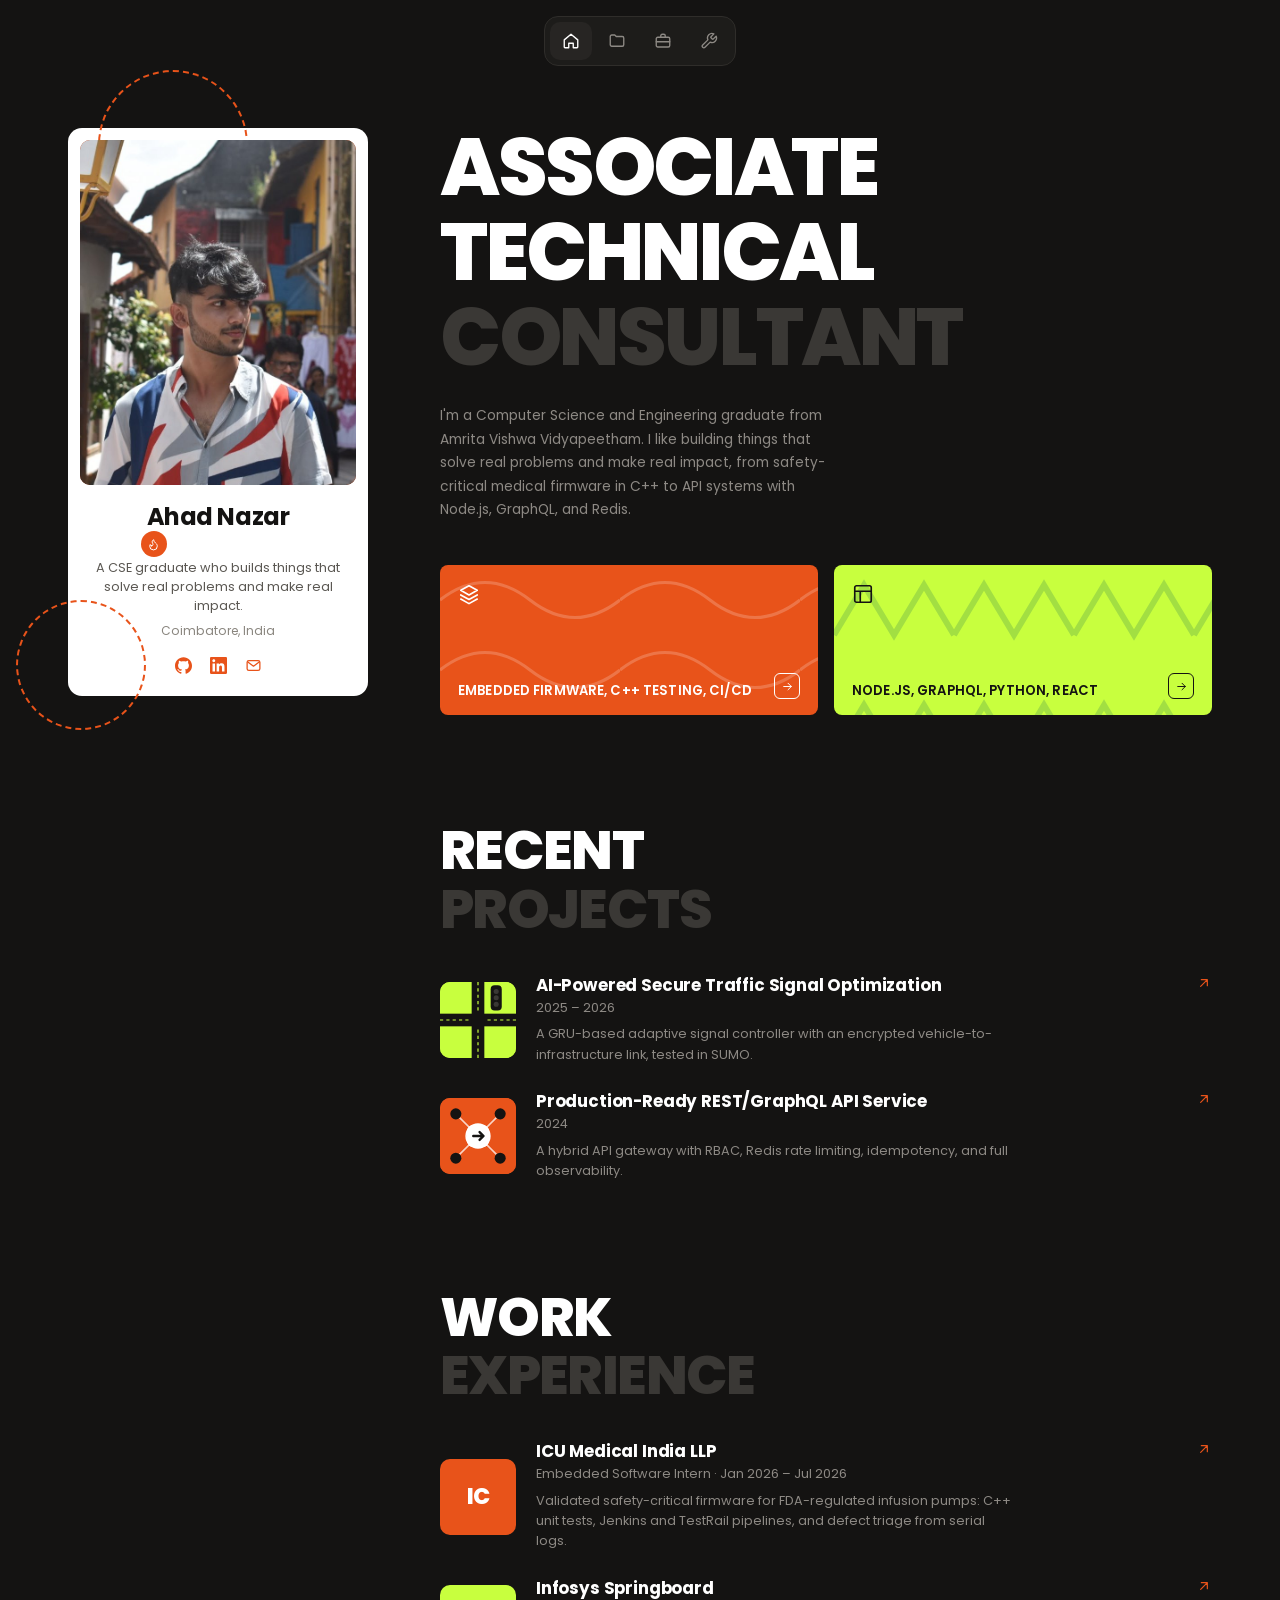
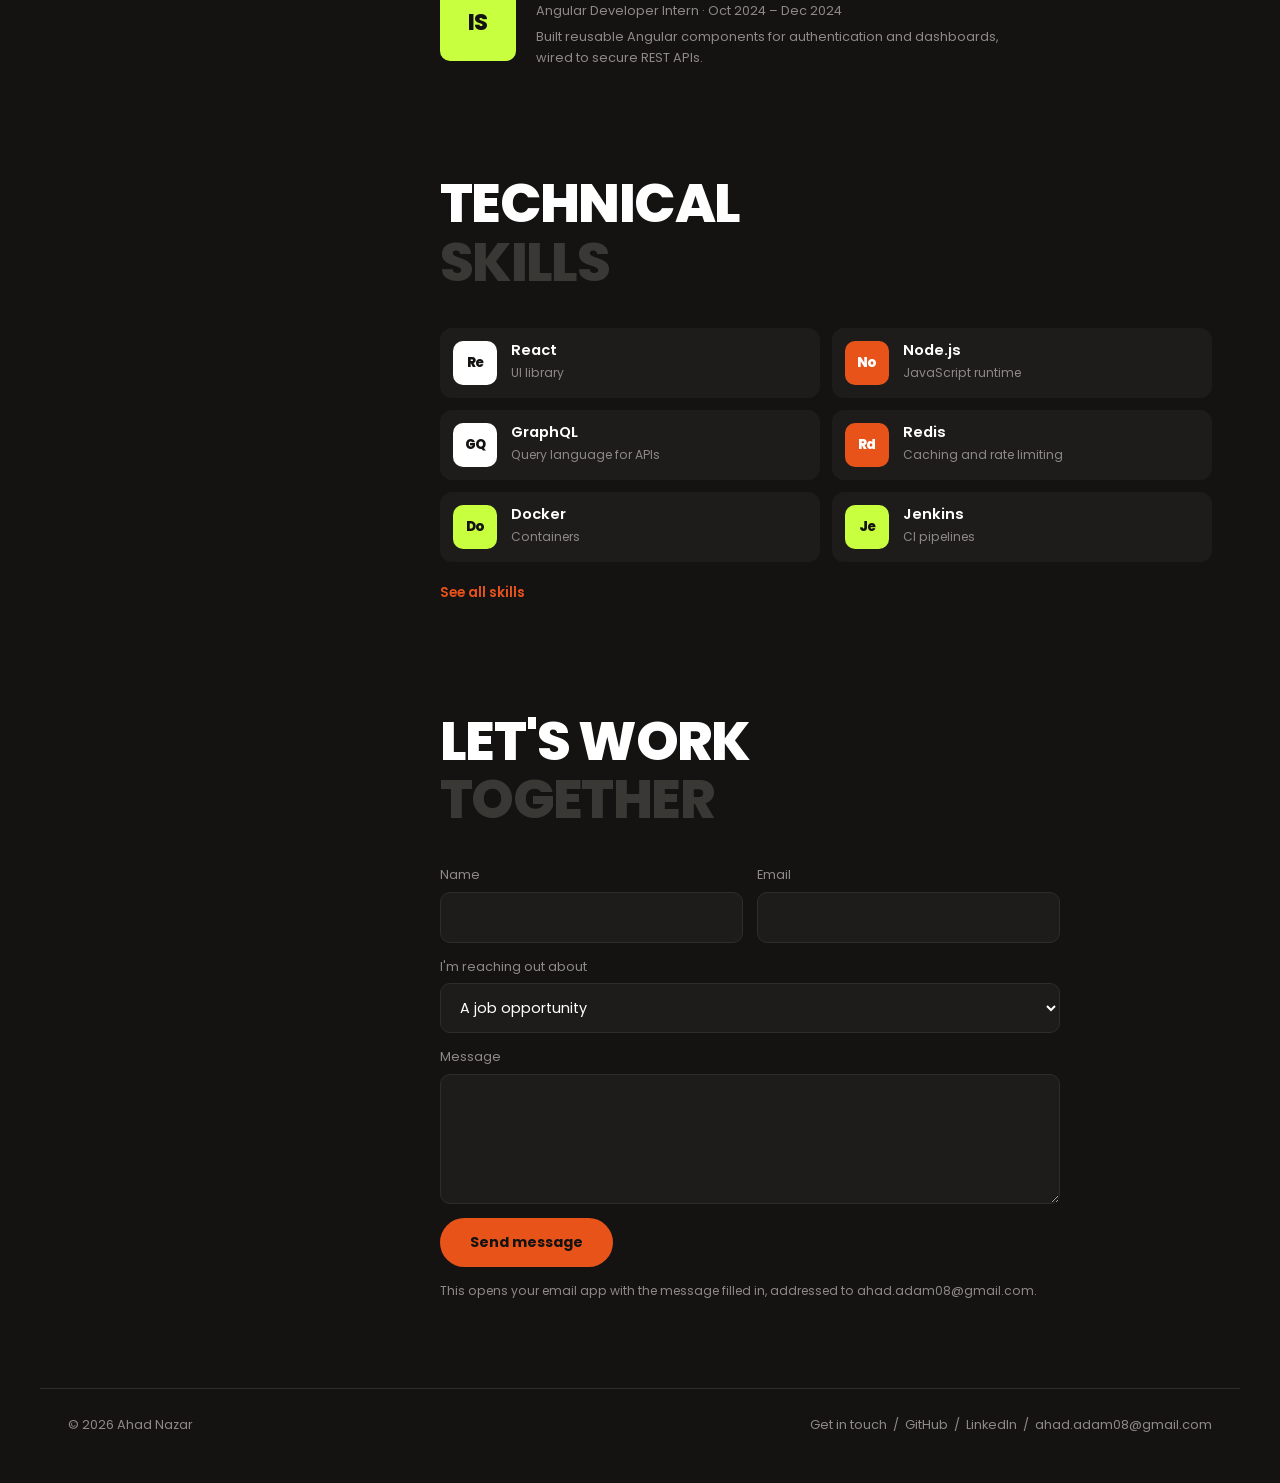
==== index.html @ 1695bdd3 "Add portfolio" ====
<!DOCTYPE html>
<html lang="en">
<head>
<meta charset="utf-8">
<meta name="viewport" content="width=device-width, initial-scale=1">
<title>Ahad Nazar</title>
<meta name="description" content="Ahad Nazar, associate technical consultant and Computer Science and Engineering graduate. Builds things that solve real problems and make real impact.">
<meta property="og:title" content="Ahad Nazar">
<meta property="og:description" content="Ahad Nazar, associate technical consultant and Computer Science and Engineering graduate. Builds things that solve real problems and make real impact.">
<meta property="og:type" content="website">
<meta name="theme-color" content="#141312">
<link rel="icon" href="data:image/svg+xml,%3Csvg xmlns='http://www.w3.org/2000/svg' viewBox='0 0 64 64'%3E%3Crect width='64' height='64' rx='16' fill='%23e8531a'/%3E%3Ctext x='32' y='45' font-family='Arial' font-weight='800' font-size='36' text-anchor='middle' fill='%23141312'%3EA%3C/text%3E%3C/svg%3E">
<link rel="preconnect" href="https://fonts.googleapis.com">
<link rel="preconnect" href="https://fonts.gstatic.com" crossorigin>
<link href="https://fonts.googleapis.com/css2?family=Poppins:wght@400;500;600;700;800&display=swap" rel="stylesheet">
<link rel="stylesheet" href="css/style.css">
<script>document.documentElement.classList.add("js")</script>
</head>
<body>
<nav class="nav" aria-label="Main"><a href="index.html" data-label="Home" aria-label="Home" aria-current="page"><svg class="" viewBox="0 0 24 24" fill="none" stroke="currentColor" stroke-width="1.8" stroke-linecap="round" stroke-linejoin="round" aria-hidden="true"><path d="M3 10.5 12 3l9 7.5V20a1 1 0 0 1-1 1h-5v-6H9v6H4a1 1 0 0 1-1-1z"/></svg></a><a href="projects.html" data-label="Projects" aria-label="Projects"><svg class="" viewBox="0 0 24 24" fill="none" stroke="currentColor" stroke-width="1.8" stroke-linecap="round" stroke-linejoin="round" aria-hidden="true"><path d="M3 6a2 2 0 0 1 2-2h4l2 2h8a2 2 0 0 1 2 2v9a2 2 0 0 1-2 2H5a2 2 0 0 1-2-2z"/></svg></a><a href="experience.html" data-label="Experience" aria-label="Experience"><svg class="" viewBox="0 0 24 24" fill="none" stroke="currentColor" stroke-width="1.8" stroke-linecap="round" stroke-linejoin="round" aria-hidden="true"><rect x="3" y="7" width="18" height="13" rx="2"/><path d="M9 7V5a2 2 0 0 1 2-2h2a2 2 0 0 1 2 2v2M3 13h18"/></svg></a><a href="skills.html" data-label="Skills" aria-label="Skills"><svg class="" viewBox="0 0 24 24" fill="none" stroke="currentColor" stroke-width="1.8" stroke-linecap="round" stroke-linejoin="round" aria-hidden="true"><path d="M14.7 6.3a1 1 0 0 0 0 1.4l1.6 1.6a1 1 0 0 0 1.4 0l3.77-3.77a6 6 0 0 1-7.94 7.94l-6.91 6.91a2.12 2.12 0 0 1-3-3l6.91-6.91a6 6 0 0 1 7.94-7.94l-3.76 3.76z"/></svg></a></nav>

<div class="shell">
  <aside class="profile">
    <div class="profile-card">
      <span class="arc a" aria-hidden="true"></span>
      <span class="arc b" aria-hidden="true"></span>
      <div class="photo">
        <span class="initials" aria-hidden="true">AN</span>
        <img src="assets/photo.jpg" alt="Portrait of Ahad Nazar" onerror="this.remove()">
      </div>
      <div class="profile-body">
        <h2>Ahad Nazar</h2>
        <span class="flame" aria-hidden="true"><svg class="" viewBox="0 0 24 24" fill="none" stroke="currentColor" stroke-width="1.8" stroke-linecap="round" stroke-linejoin="round" aria-hidden="true"><path d="M8.5 14.5A2.5 2.5 0 0 0 11 12c0-1.38-.5-2-1-3-1.072-2.143-.224-4.054 2-6 .5 2.5 2 4.9 4 6.5 2 1.6 3 3.5 3 5.5a7 7 0 1 1-14 0c0-1.153.433-2.294 1-3a2.5 2.5 0 0 0 2.5 2.5z"/></svg></span>
        <p class="tagline">A CSE graduate who builds things that solve real problems and make real impact.</p>
        <p class="meta">Coimbatore, India</p>
        <div class="socials">
          <a href="https://github.com/ahadnazar10" target="_blank" rel="noopener" aria-label="GitHub"><svg viewBox="0 0 24 24" fill="currentColor" aria-hidden="true"><path d="M12 .297c-6.63 0-12 5.373-12 12 0 5.303 3.438 9.8 8.205 11.385.6.113.82-.258.82-.577 0-.285-.01-1.04-.015-2.04-3.338.724-4.042-1.61-4.042-1.61C4.422 18.07 3.633 17.7 3.633 17.7c-1.087-.744.084-.729.084-.729 1.205.084 1.838 1.236 1.838 1.236 1.07 1.835 2.809 1.305 3.495.998.108-.776.417-1.305.76-1.605-2.665-.3-5.466-1.332-5.466-5.93 0-1.31.465-2.38 1.235-3.22-.135-.303-.54-1.523.105-3.176 0 0 1.005-.322 3.3 1.23.96-.267 1.98-.399 3-.405 1.02.006 2.04.138 3 .405 2.28-1.552 3.285-1.23 3.285-1.23.645 1.653.24 2.873.12 3.176.765.84 1.23 1.91 1.23 3.22 0 4.61-2.805 5.625-5.475 5.92.42.36.81 1.096.81 2.22 0 1.606-.015 2.896-.015 3.286 0 .315.21.69.825.57C20.565 22.092 24 17.592 24 12.297c0-6.627-5.373-12-12-12"/></svg></a>
          <a href="https://linkedin.com/in/ahad-nazar-0b8946335" target="_blank" rel="noopener" aria-label="LinkedIn"><svg viewBox="0 0 24 24" fill="currentColor" aria-hidden="true"><path d="M20.447 20.452h-3.554v-5.569c0-1.328-.027-3.037-1.852-3.037-1.853 0-2.136 1.445-2.136 2.939v5.667H9.351V9h3.414v1.561h.046c.477-.9 1.637-1.85 3.37-1.85 3.601 0 4.267 2.37 4.267 5.455v6.286zM5.337 7.433c-1.144 0-2.063-.926-2.063-2.065 0-1.138.92-2.063 2.063-2.063 1.14 0 2.064.925 2.064 2.063 0 1.139-.925 2.065-2.064 2.065zm1.782 13.019H3.555V9h3.564v11.452zM22.225 0H1.771C.792 0 0 .774 0 1.729v20.542C0 23.227.792 24 1.771 24h20.451C23.2 24 24 23.227 24 22.271V1.729C24 .774 23.2 0 22.222 0h.003z"/></svg></a>
          <a href="mailto:ahad.adam08@gmail.com" aria-label="Email"><svg viewBox="0 0 24 24" fill="none" stroke="currentColor" stroke-width="1.8" stroke-linecap="round" stroke-linejoin="round" aria-hidden="true"><rect x="3" y="5" width="18" height="14" rx="2.5"/><path d="m4 7 8 6 8-6"/></svg></a>
        </div>
      </div>
    </div>
  </aside>
  <main>

    <section class="hero">
      <h1 class="title "><span class="line"><span class="w">Associate</span></span><span class="line"><span class="w">Technical</span></span><span class="line dim"><span class="w">Consultant</span></span></h1>
      <p class="lead reveal" style="--i:2">I'm a Computer Science and Engineering graduate from Amrita Vishwa Vidyapeetham. I like building things that solve real problems and make real impact, from safety-critical medical firmware in C++ to API systems with Node.js, GraphQL, and Redis.</p>
      <div class="cards">
        <a class="link-card orange reveal" style="--i:3" href="experience.html"><svg class="ic" viewBox="0 0 24 24" fill="none" stroke="currentColor" stroke-width="1.8" stroke-linecap="round" stroke-linejoin="round" aria-hidden="true"><path d="m12 3 9 5-9 5-9-5z"/><path d="m3 13 9 5 9-5"/><path d="m3 17.5 9 5 9-5"/></svg>
          <div class="bottom"><span class="txt">Embedded firmware, C++ testing, CI/CD</span><span class="btn-sq"><svg class="" viewBox="0 0 24 24" fill="none" stroke="currentColor" stroke-width="1.8" stroke-linecap="round" stroke-linejoin="round" aria-hidden="true"><path d="M5 12h14M13 6l6 6-6 6"/></svg></span></div></a>
        <a class="link-card lime reveal" style="--i:4" href="projects.html"><svg class="ic" viewBox="0 0 24 24" fill="none" stroke="currentColor" stroke-width="1.8" stroke-linecap="round" stroke-linejoin="round" aria-hidden="true"><rect x="3" y="3" width="18" height="18" rx="2"/><path d="M3 9h18M9 21V9"/></svg>
          <div class="bottom"><span class="txt">Node.js, GraphQL, Python, React</span><span class="btn-sq"><svg class="" viewBox="0 0 24 24" fill="none" stroke="currentColor" stroke-width="1.8" stroke-linecap="round" stroke-linejoin="round" aria-hidden="true"><path d="M5 12h14M13 6l6 6-6 6"/></svg></span></div></a>
      </div>
    </section>

    <section class="section">
      <h2 class="title section-title"><span class="line"><span class="w">RECENT</span></span><span class="line dim"><span class="w">PROJECTS</span></span></h2>
      <div class="items"><a class="item reveal" style="--i:0" href="projects.html"><div class="thumb l"><svg viewBox="0 0 96 96" aria-hidden="true"><rect width="96" height="96" fill="#c8ff3e"/><rect y="40" width="96" height="16" fill="#141312"/><rect x="40" width="16" height="96" fill="#141312"/><path d="M0 48h36M60 48h36M48 0v36M48 60v36" stroke="#c8ff3e" stroke-width="1.5" stroke-dasharray="4 4"/><rect class="car" x="-14" y="44" width="10" height="8" rx="2" fill="#e8531a"/><rect x="64" y="4" width="14" height="32" rx="5" fill="#141312"/><circle class="sig s1" cx="71" cy="12" r="3.2"/><circle class="sig s2" cx="71" cy="20" r="3.2"/><circle class="sig s3" cx="71" cy="28" r="3.2"/></svg></div><div><h3>AI-Powered Secure Traffic Signal Optimization</h3><p class="sub">2025 – 2026</p><p class="desc">A GRU-based adaptive signal controller with an encrypted vehicle-to-infrastructure link, tested in SUMO.</p></div><svg class="arr" viewBox="0 0 24 24" fill="none" stroke="currentColor" stroke-width="1.8" stroke-linecap="round" stroke-linejoin="round" aria-hidden="true"><path d="M7 17 17 7M8 7h9v9"/></svg></a><a class="item reveal" style="--i:1" href="projects.html"><div class="thumb o"><svg viewBox="0 0 96 96" aria-hidden="true"><rect width="96" height="96" fill="#e8531a"/><path d="M48 48 20 20M48 48 76 20M48 48 20 76M48 48 76 76" stroke="#fff" stroke-width="2" stroke-opacity=".75"/><g fill="#141312"><circle cx="20" cy="20" r="7"/><circle cx="76" cy="20" r="7"/><circle cx="20" cy="76" r="7"/><circle cx="76" cy="76" r="7"/></g><circle class="ping" cx="48" cy="48" r="15" fill="none" stroke="#fff" stroke-width="2"/><rect x="34" y="34" width="28" height="28" rx="8" fill="#fff"/><path d="M42 48h12M50 43l5 5-5 5" fill="none" stroke="#141312" stroke-width="3" stroke-linecap="round" stroke-linejoin="round"/></svg></div><div><h3>Production-Ready REST/GraphQL API Service</h3><p class="sub">2024</p><p class="desc">A hybrid API gateway with RBAC, Redis rate limiting, idempotency, and full observability.</p></div><svg class="arr" viewBox="0 0 24 24" fill="none" stroke="currentColor" stroke-width="1.8" stroke-linecap="round" stroke-linejoin="round" aria-hidden="true"><path d="M7 17 17 7M8 7h9v9"/></svg></a></div>
    </section>

    <section class="section">
      <h2 class="title section-title"><span class="line"><span class="w">WORK</span></span><span class="line dim"><span class="w">EXPERIENCE</span></span></h2>
      <div class="items"><a class="item reveal" style="--i:0" href="experience.html"><div class="thumb o">IC</div><div><h3>ICU Medical India LLP</h3><p class="sub">Embedded Software Intern &middot; Jan 2026 – Jul 2026</p><p class="desc">Validated safety-critical firmware for FDA-regulated infusion pumps: C++ unit tests, Jenkins and TestRail pipelines, and defect triage from serial logs.</p></div><svg class="arr" viewBox="0 0 24 24" fill="none" stroke="currentColor" stroke-width="1.8" stroke-linecap="round" stroke-linejoin="round" aria-hidden="true"><path d="M7 17 17 7M8 7h9v9"/></svg></a><a class="item reveal" style="--i:1" href="experience.html"><div class="thumb l">IS</div><div><h3>Infosys Springboard</h3><p class="sub">Angular Developer Intern &middot; Oct 2024 – Dec 2024</p><p class="desc">Built reusable Angular components for authentication and dashboards, wired to secure REST APIs.</p></div><svg class="arr" viewBox="0 0 24 24" fill="none" stroke="currentColor" stroke-width="1.8" stroke-linecap="round" stroke-linejoin="round" aria-hidden="true"><path d="M7 17 17 7M8 7h9v9"/></svg></a></div>
    </section>

    <section class="section">
      <h2 class="title section-title"><span class="line"><span class="w">TECHNICAL</span></span><span class="line dim"><span class="w">SKILLS</span></span></h2>
      <div class="tools"><div class="tool reveal" style="--i:1"><span class="thumb w" aria-hidden="true">Re</span><div><b>React</b><small>UI library</small></div></div><div class="tool reveal" style="--i:1"><span class="thumb o" aria-hidden="true">No</span><div><b>Node.js</b><small>JavaScript runtime</small></div></div><div class="tool reveal" style="--i:1"><span class="thumb w" aria-hidden="true">GQ</span><div><b>GraphQL</b><small>Query language for APIs</small></div></div><div class="tool reveal" style="--i:1"><span class="thumb o" aria-hidden="true">Rd</span><div><b>Redis</b><small>Caching and rate limiting</small></div></div><div class="tool reveal" style="--i:0"><span class="thumb l" aria-hidden="true">Do</span><div><b>Docker</b><small>Containers</small></div></div><div class="tool reveal" style="--i:1"><span class="thumb l" aria-hidden="true">Je</span><div><b>Jenkins</b><small>CI pipelines</small></div></div></div>
      <a class="see-all" href="skills.html">See all skills</a>
    </section>


    <section class="section" id="contact">
      <h2 class="title section-title"><span class="line"><span class="w">LET&#x27;S WORK</span></span><span class="line dim"><span class="w">TOGETHER</span></span></h2>
      <form id="contact-form" class="contact-form reveal" data-to="ahad.adam08@gmail.com">
        <div class="two">
          <label>Name<input name="name" type="text" required autocomplete="name"></label>
          <label>Email<input name="email" type="email" required autocomplete="email"></label>
        </div>
        <label>I'm reaching out about
          <select name="topic">
            <option>A job opportunity</option>
            <option>A project collaboration</option>
            <option>An internship</option>
            <option>Just saying hi</option>
          </select>
        </label>
        <label>Message<textarea name="message" required></textarea></label>
        <button type="submit">Send message</button>
        <p class="form-note">This opens your email app with the message filled in, addressed to ahad.adam08@gmail.com.</p>
      </form>
    </section>
  </main>
</div>

<footer class="footer">
  <span>&copy; <span data-year>2026</span> Ahad Nazar</span>
  <span><a href="index.html#contact">Get in touch</a> &nbsp;/&nbsp; <a href="https://github.com/ahadnazar10" target="_blank" rel="noopener">GitHub</a> &nbsp;/&nbsp; <a href="https://linkedin.com/in/ahad-nazar-0b8946335" target="_blank" rel="noopener">LinkedIn</a> &nbsp;/&nbsp; <a href="mailto:ahad.adam08@gmail.com">ahad.adam08@gmail.com</a></span>
</footer>
<script src="js/main.js"></script>
</body>
</html>
---- css/style.css ----
/* ==========================================================
   Ahad Nazar — Portfolio
   Edit the variables below to re-theme the whole site.
   ========================================================== */
:root {
  --bg: #141312;
  --surface: #1d1c1a;
  --surface-2: #272523;
  --line: #2f2d2a;
  --text: #ffffff;
  --muted: #8d8984;
  --dim: #3a3835;          /* second word of every heading */
  --orange: #e8531a;
  --lime: #c8ff3e;
  --ink: #141312;
  --card: #ffffff;
  --ease: cubic-bezier(.2, .8, .2, 1);
  --font: "Poppins", system-ui, -apple-system, "Segoe UI", Roboto, sans-serif;
}

@view-transition { navigation: auto; }

*, *::before, *::after { box-sizing: border-box; }
html { scroll-behavior: smooth; -webkit-text-size-adjust: 100%; }
body {
  margin: 0; background: var(--bg); color: var(--text);
  font-family: var(--font); font-size: 1rem; line-height: 1.6;
  -webkit-font-smoothing: antialiased; overflow-x: hidden;
}
img, svg { max-width: 100%; }
a { color: inherit; text-decoration: none; }
p { margin: 0; }
h1, h2, h3 { margin: 0; font-weight: 700; }
:focus-visible { outline: 2px solid var(--lime); outline-offset: 3px; border-radius: 6px; }
::selection { background: var(--orange); color: #fff; }

/* ---------- Icon-only navigation ---------- */
.nav {
  position: fixed; top: 16px; left: 50%; transform: translateX(-50%);
  z-index: 50; display: flex; gap: 4px; padding: 5px;
  background: var(--surface); border: 1px solid var(--line); border-radius: 14px;
  animation: navIn .7s var(--ease) both;
}
.nav a {
  position: relative; width: 42px; height: 38px; display: grid; place-items: center;
  border-radius: 10px; color: var(--muted); transition: color .2s, background .2s, transform .2s;
}
.nav a svg { width: 18px; height: 18px; }
.nav a:hover { color: #fff; transform: translateY(-2px); }
.nav a[aria-current="page"] { background: var(--surface-2); color: #fff; }
.nav a::after {
  content: attr(data-label); position: absolute; top: calc(100% + 10px); left: 50%;
  transform: translate(-50%, -4px); opacity: 0; pointer-events: none; white-space: nowrap;
  background: #fff; color: var(--ink); font-size: .72rem; font-weight: 600;
  padding: 4px 10px; border-radius: 7px; transition: opacity .2s, transform .2s;
}
.nav a:hover::after, .nav a:focus-visible::after { opacity: 1; transform: translate(-50%, 0); }
@keyframes navIn { from { opacity: 0; transform: translate(-50%, -24px); } to { opacity: 1; transform: translate(-50%, 0); } }

/* ---------- Page shell ---------- */
.shell {
  max-width: 1200px; margin: 0 auto; padding: 128px 28px 40px;
  display: grid; grid-template-columns: 300px minmax(0, 1fr); gap: 72px; align-items: start;
}
main { min-width: 0; }

/* ---------- Profile card ---------- */
.profile { position: sticky; top: 100px; animation: cardIn 1s var(--ease) .1s both; }
@keyframes cardIn {
  from { opacity: 0; transform: translateY(-36px) rotate(-3deg); }
  to   { opacity: 1; transform: none; }
}
.profile-card {
  position: relative; background: var(--card); color: var(--ink);
  border-radius: 14px; padding: 12px 12px 22px; text-align: center;
  transition: transform .25s ease-out; will-change: transform;
}
.arc {
  position: absolute; border: 2px dashed var(--orange); border-radius: 50%;
  z-index: 0; pointer-events: none; animation: spin 40s linear infinite;
}
.arc.a { width: 150px; height: 150px; top: -58px; left: 30px; }
.arc.b { width: 130px; height: 130px; bottom: -34px; left: -52px; animation-direction: reverse; animation-duration: 55s; }
@keyframes spin { to { transform: rotate(360deg); } }

.photo {
  position: relative; z-index: 1; aspect-ratio: 4 / 5; border-radius: 10px; overflow: hidden;
  background: radial-gradient(120% 90% at 50% 15%, #e8531a 0%, #b8360a 55%, #7a2205 100%);
  display: grid; place-items: end center;
}
.photo .initials {
  font-weight: 800; font-size: 6.6rem; line-height: .8; letter-spacing: -.05em;
  color: var(--ink); padding-bottom: 8px; animation: float 5s ease-in-out infinite;
}
@keyframes float { 50% { transform: translateY(-6px); } }
.photo img { position: absolute; inset: 0; width: 100%; height: 100%; object-fit: cover; object-position: 50% 25%; }

.profile-body { position: relative; z-index: 1; padding: 18px 8px 0; }
.profile-body h2 { font-size: 1.5rem; font-weight: 700; letter-spacing: -.02em; line-height: 1.2; }
.flame {
  position: absolute; left: 22%; top: 46px; width: 26px; height: 26px; border-radius: 50%;
  background: var(--orange); color: #fff; display: grid; place-items: center;
  animation: pulse 2.2s ease-in-out infinite;
}
.flame svg { width: 13px; height: 13px; }
@keyframes pulse {
  0%, 100% { box-shadow: 0 0 0 0 rgba(232, 83, 26, .55); }
  50% { box-shadow: 0 0 0 9px rgba(232, 83, 26, 0); }
}
.tagline { margin-top: 26px; color: #5b5853; font-size: .8rem; line-height: 1.5; }
.meta { margin-top: 6px; color: #8a867f; font-size: .76rem; }
.socials { display: flex; justify-content: center; gap: 18px; margin-top: 16px; }
.socials a { color: var(--orange); display: grid; place-items: center; transition: transform .25s var(--ease), color .2s; }
.socials a:hover { transform: translateY(-4px) scale(1.15); color: var(--ink); }
.socials svg { width: 17px; height: 17px; }

/* ---------- Titles (masked line reveal) ---------- */
.title { text-transform: uppercase; font-weight: 800; letter-spacing: -.03em; line-height: 1; }
.title .line { display: block; overflow: hidden; padding-bottom: .08em; }
.title .line.dim { color: var(--dim); }
.title .w { display: block; }
.js .title .w { transform: translateY(110%); }
.js .title.in .w { transform: none; transition: transform .95s var(--ease); }
.js .title.in .line:nth-child(2) .w { transition-delay: .12s; }
.js .title.in .line:nth-child(3) .w { transition-delay: .24s; }

.hero .title { font-size: clamp(2.3rem, 7vw, 5rem); line-height: .98; }
.section-title { font-size: clamp(2.2rem, 5vw, 3.4rem); margin-bottom: 34px; }
.page-title { margin-bottom: 14px; }
.page-intro { color: var(--muted); max-width: 52ch; margin-bottom: 40px; font-size: .95rem; }

/* ---------- Scroll / load reveal ---------- */
.js .reveal { opacity: 0; transform: translateY(28px); }
.js .reveal.in {
  opacity: 1; transform: none;
  transition: opacity .8s var(--ease), transform .8s var(--ease);
  transition-delay: calc(var(--i, 0) * 90ms);
}

/* ---------- Hero ---------- */
.lead { margin-top: 22px; max-width: 44ch; font-size: .86rem; color: var(--muted); line-height: 1.7; }
.stats { display: flex; gap: 34px; margin-top: 40px; flex-wrap: wrap; }
.stat .num { font-size: clamp(2.2rem, 4.2vw, 3rem); font-weight: 600; letter-spacing: -.03em; line-height: 1; }
.stat .label { margin-top: 8px; font-size: .62rem; letter-spacing: .06em; text-transform: uppercase; color: var(--muted); line-height: 1.4; }

.cards { display: grid; grid-template-columns: 1fr 1fr; gap: 16px; margin-top: 44px; }
.link-card {
  position: relative; overflow: hidden; min-height: 150px; padding: 18px 18px 16px;
  border-radius: 8px; display: flex; flex-direction: column; justify-content: space-between;
  transition: transform .4s var(--ease), box-shadow .4s var(--ease);
}
.link-card::before { content: ""; position: absolute; inset: 0; background-repeat: repeat; animation: drift 14s linear infinite; }
.link-card > * { position: relative; }
.link-card:hover { transform: translateY(-8px) rotate(-.6deg); }
.link-card.orange { background: var(--orange); color: #fff; }
.link-card.orange:hover { box-shadow: 0 18px 40px -14px rgba(232, 83, 26, .6); }
.link-card.orange::before {
  background-image: url("data:image/svg+xml,%3Csvg xmlns='http://www.w3.org/2000/svg' width='180' height='70'%3E%3Cpath d='M0 35Q45 0 90 35T180 35' fill='none' stroke='white' stroke-opacity='.2' stroke-width='3'/%3E%3C/svg%3E");
}
.link-card.lime { background: var(--lime); color: var(--ink); }
.link-card.lime:hover { box-shadow: 0 18px 40px -14px rgba(200, 255, 62, .5); }
.link-card.lime::before {
  background-image: url("data:image/svg+xml,%3Csvg xmlns='http://www.w3.org/2000/svg' width='120' height='120'%3E%3Cpolyline points='0,70 30,20 60,70 90,20 120,70' fill='none' stroke='%231a6b52' stroke-opacity='.22' stroke-width='6'/%3E%3C/svg%3E");
}
@keyframes drift { to { background-position: 180px 0; } }
.link-card .ic { width: 22px; height: 22px; }
.link-card .bottom { display: flex; justify-content: space-between; align-items: flex-end; gap: 12px; }
.link-card .txt { font-size: .82rem; font-weight: 600; text-transform: uppercase; line-height: 1.35; letter-spacing: .01em; }
.link-card .btn-sq {
  flex: none; width: 26px; height: 26px; border: 1.5px solid currentColor; border-radius: 6px;
  display: grid; place-items: center; transition: background .25s, color .25s, transform .3s var(--ease);
}
.link-card .btn-sq svg { width: 13px; height: 13px; }
.link-card.orange:hover .btn-sq { background: #fff; color: var(--orange); transform: translateX(4px); }
.link-card.lime:hover .btn-sq { background: var(--ink); color: var(--lime); transform: translateX(4px); }

/* ---------- Sections and item rows ---------- */
.section { margin-top: 108px; }
.items { display: grid; gap: 26px; }
.item {
  display: grid; grid-template-columns: 76px minmax(0, 1fr) auto; gap: 8px 20px; align-items: center;
}
.item .thumb { transition: transform .45s var(--ease); }
.item:hover .thumb { transform: scale(1.08) rotate(-3deg); }
.item h3 { font-size: 1.05rem; font-weight: 700; letter-spacing: -.01em; line-height: 1.25; transition: color .2s; }
.item:hover h3 { color: var(--orange); }
.item .sub { color: var(--muted); font-size: .8rem; margin-top: 2px; }
.item .desc { color: var(--muted); font-size: .8rem; margin-top: 6px; max-width: 60ch; }
.item .arr { align-self: start; color: var(--orange); width: 16px; height: 16px; transition: transform .3s var(--ease); }
.item:hover .arr { transform: translate(4px, -4px); }
.item.static { grid-template-columns: minmax(0, 1fr); }

.thumb {
  width: 76px; height: 76px; border-radius: 10px; overflow: hidden; flex: none;
  display: grid; place-items: center; font-weight: 800; font-size: 1.4rem; letter-spacing: -.04em; color: var(--ink);
}
.thumb svg { width: 100%; height: 100%; display: block; }
.thumb.o { background: var(--orange); color: #fff; }
.thumb.l { background: var(--lime); }
.thumb.w { background: #fff; }

/* thumbnail micro-animations */
.sig { fill: #3a3835; animation: sig 3.6s infinite; }
.sig.s2 { animation-delay: 1.2s; } .sig.s3 { animation-delay: 2.4s; }
@keyframes sig { 0%, 30% { fill: #e8531a; } 33%, 100% { fill: #3a3835; } }
.car { animation: car 4.2s linear infinite; }
@keyframes car { from { transform: translateX(0); } to { transform: translateX(120px); } }
.ping { transform-box: fill-box; transform-origin: center; animation: ping 2.4s ease-out infinite; }
@keyframes ping { from { transform: scale(1); opacity: .8; } to { transform: scale(2.1); opacity: 0; } }

.pill {
  display: inline-block; margin-top: 10px; padding: 2px 11px; border-radius: 999px;
  border: 1px solid var(--orange); color: var(--orange); font-size: .7rem; font-weight: 500;
}

/* ---------- Tools ---------- */
.tools { display: grid; grid-template-columns: repeat(2, minmax(0, 1fr)); gap: 12px; }
.tool {
  display: flex; align-items: center; gap: 14px; padding: 12px; border-radius: 12px;
  background: var(--surface); border: 1px solid transparent;
  transition: transform .3s var(--ease), border-color .3s, background .3s;
}
.tool:hover { transform: translateY(-4px); border-color: var(--line); background: var(--surface-2); }
.tool .thumb { width: 44px; height: 44px; border-radius: 10px; font-size: .85rem; }
.tool b { display: block; font-weight: 600; font-size: .92rem; line-height: 1.25; }
.tool small { color: var(--muted); font-size: .76rem; }
.tools-group { margin-top: 44px; }
.tools-group:first-of-type { margin-top: 0; }
.tools-group h3 { font-size: .95rem; margin-bottom: 14px; color: var(--muted); font-weight: 600; }
.see-all { display: inline-block; margin-top: 20px; color: var(--orange); font-size: .85rem; font-weight: 600; }
.see-all::after { content: ""; display: block; height: 2px; background: currentColor; transform: scaleX(0); transform-origin: left; transition: transform .35s var(--ease); }
.see-all:hover::after { transform: scaleX(1); }

/* ---------- Detail cards ---------- */
.detail { background: var(--surface); border-radius: 14px; padding: 28px; margin-bottom: 18px; transition: transform .4s var(--ease); }
.detail:hover { transform: translateY(-4px); }
.detail-head { display: flex; gap: 18px; align-items: center; }
.detail-head .grow { flex: 1; min-width: 0; }
.detail h3 { font-size: clamp(1.15rem, 2.4vw, 1.5rem); letter-spacing: -.02em; line-height: 1.2; }
.detail .sub { color: var(--muted); margin-top: 4px; font-size: .85rem; }
.detail .when { color: var(--muted); font-size: .82rem; white-space: nowrap; align-self: flex-start; }
.detail ul { margin: 22px 0 0; padding-left: 1.1rem; display: grid; gap: 10px; color: #d6d2cc; font-size: .88rem; max-width: 70ch; }
.detail li::marker { color: var(--orange); }
.chips { display: flex; flex-wrap: wrap; gap: 8px; margin-top: 22px; }
.chip { padding: 4px 12px; border-radius: 999px; background: var(--surface-2); font-size: .76rem; transition: background .2s, color .2s; }
.chip:hover { background: var(--lime); color: var(--ink); }
.btn-lime {
  display: inline-flex; margin-top: 24px; padding: 10px 22px; border-radius: 999px;
  background: var(--lime); color: var(--ink); font-weight: 600; font-size: .85rem;
  transition: transform .3s var(--ease), box-shadow .3s;
}
.btn-lime:hover { transform: translateY(-3px); box-shadow: 0 12px 26px -12px rgba(200, 255, 62, .6); }

.edu { display: grid; gap: 24px; }
.edu .row { display: flex; justify-content: space-between; gap: 20px; }
.edu h3 { font-size: 1rem; }
.edu .sub { color: var(--muted); font-size: .82rem; }
.edu .when { color: var(--muted); font-size: .8rem; text-align: right; white-space: nowrap; }

/* ---------- Contact ---------- */
.contact-form { display: grid; gap: 14px; max-width: 620px; }
.contact-form .two { display: grid; grid-template-columns: 1fr 1fr; gap: 14px; }
.contact-form label { display: grid; gap: 6px; font-size: .8rem; color: var(--muted); }
.contact-form input, .contact-form select, .contact-form textarea {
  width: 100%; padding: 13px 15px; border-radius: 10px; border: 1px solid var(--line);
  background: var(--surface); color: var(--text); font: inherit; font-size: .9rem;
  transition: border-color .2s, box-shadow .2s;
}
.contact-form textarea { min-height: 130px; resize: vertical; }
.contact-form input:focus, .contact-form select:focus, .contact-form textarea:focus {
  outline: none; border-color: var(--orange); box-shadow: 0 0 0 3px rgba(232, 83, 26, .25);
}
.contact-form button {
  justify-self: start; padding: 13px 30px; border: 0; border-radius: 999px; background: var(--orange);
  color: var(--ink); font: inherit; font-weight: 700; font-size: .9rem; cursor: pointer;
  transition: transform .3s var(--ease), background .2s;
}
.contact-form button:hover { transform: translateY(-3px); background: var(--lime); }
.form-note { color: var(--muted); font-size: .76rem; }

/* ---------- Footer ---------- */
.footer {
  max-width: 1200px; margin: 48px auto 0; padding: 26px 28px 48px; border-top: 1px solid var(--line);
  display: flex; justify-content: space-between; gap: 12px; flex-wrap: wrap; color: var(--muted); font-size: .8rem;
}
.footer a { transition: color .2s; }
.footer a:hover { color: var(--orange); }

/* ---------- Responsive ---------- */
@media (max-width: 980px) {
  .shell { grid-template-columns: 1fr; gap: 64px; padding-top: 112px; }
  .profile { position: static; max-width: 320px; }
  .arc.b { left: -30px; }
}
@media (max-width: 640px) {
  .shell { padding: 104px 20px 32px; }
  .profile { max-width: none; }
  .photo { aspect-ratio: 1 / 1; }
  .cards { grid-template-columns: 1fr; }
  .tools, .contact-form .two { grid-template-columns: 1fr; }
  .item { grid-template-columns: 64px minmax(0, 1fr); }
  .item .thumb { width: 64px; height: 64px; }
  .item .arr { display: none; }
  .detail { padding: 22px; }
  .detail-head { flex-wrap: wrap; }
  .section { margin-top: 84px; }
  .stats { gap: 24px; }
}
@media (prefers-reduced-motion: reduce) {
  html { scroll-behavior: auto; }
  *, *::before, *::after { animation: none !important; transition: none !important; }
  .js .title .w, .js .reveal { transform: none; opacity: 1; }
}
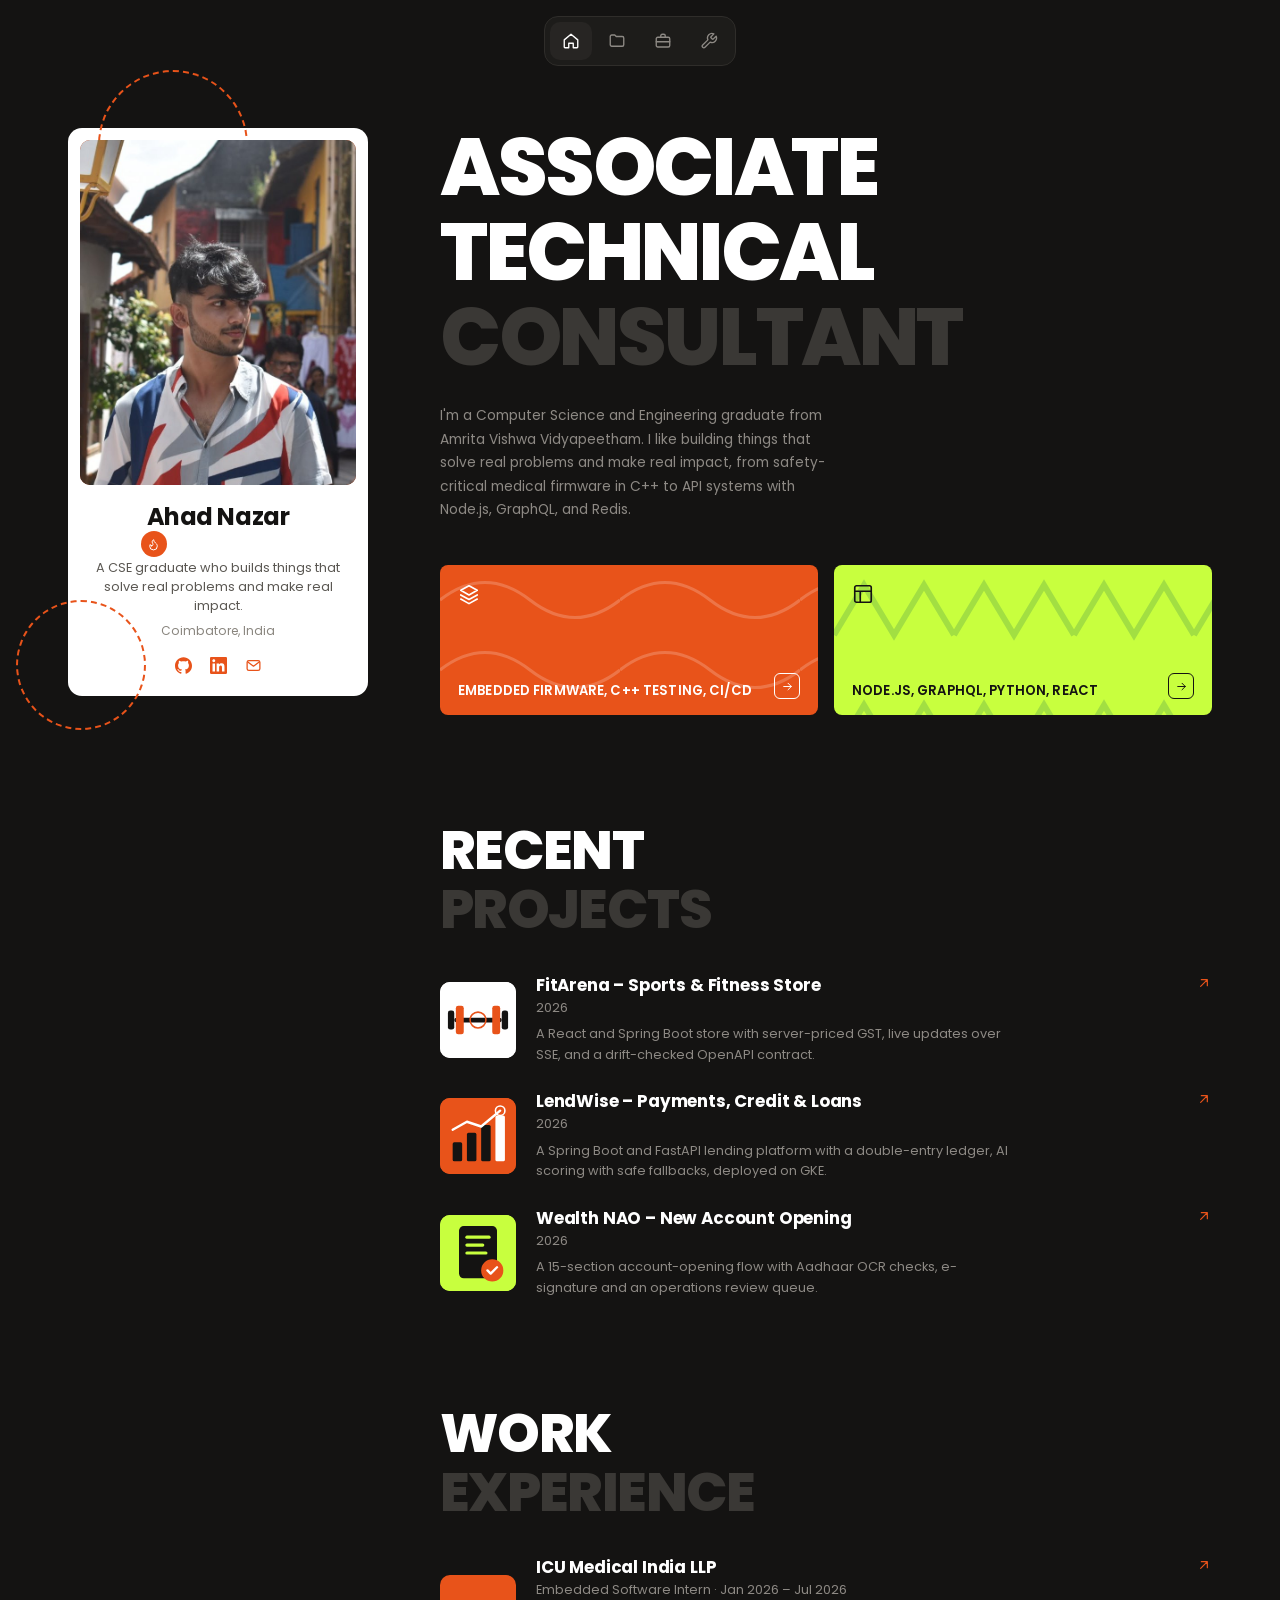
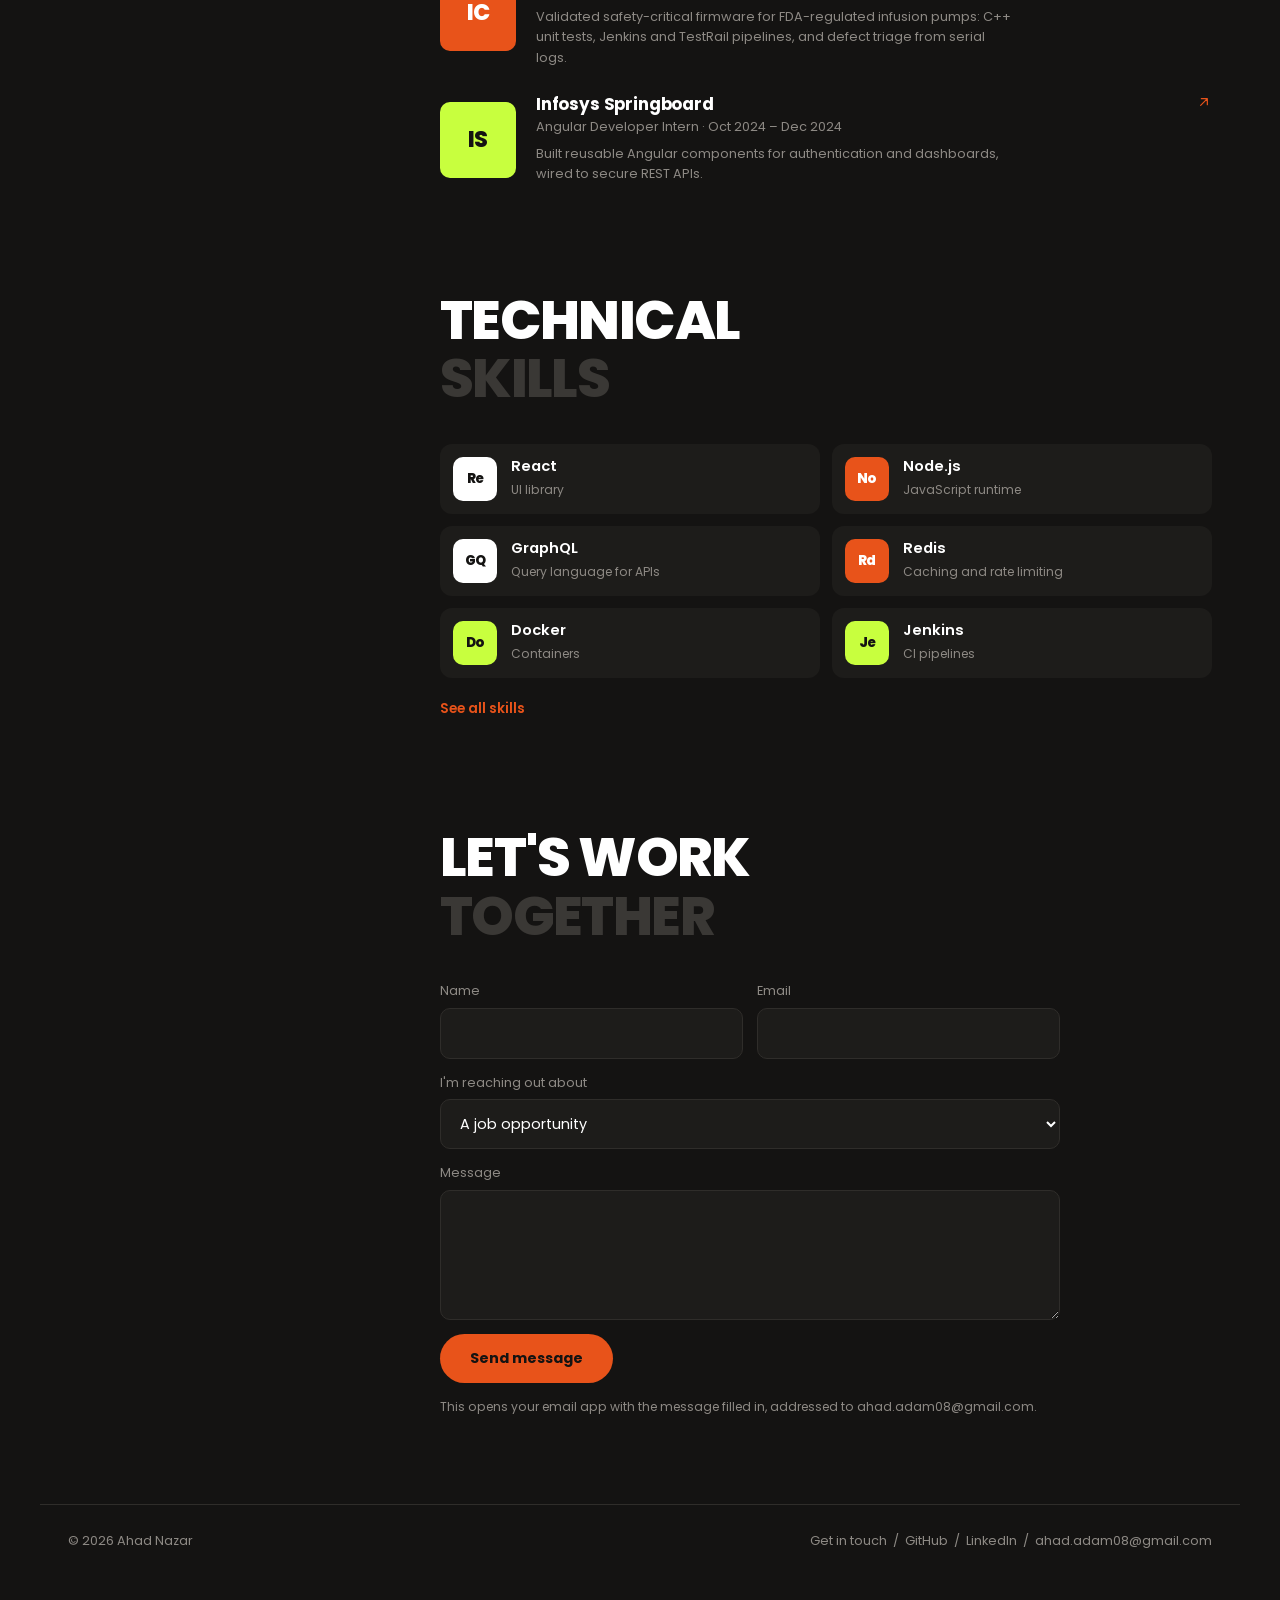
==== commit 591ecb80: "Add files via upload" ====
--- a/index.html
+++ b/index.html
@@ -56,7 +56,7 @@
 
     <section class="section">
       <h2 class="title section-title"><span class="line"><span class="w">RECENT</span></span><span class="line dim"><span class="w">PROJECTS</span></span></h2>
-      <div class="items"><a class="item reveal" style="--i:0" href="projects.html"><div class="thumb l"><svg viewBox="0 0 96 96" aria-hidden="true"><rect width="96" height="96" fill="#c8ff3e"/><rect y="40" width="96" height="16" fill="#141312"/><rect x="40" width="16" height="96" fill="#141312"/><path d="M0 48h36M60 48h36M48 0v36M48 60v36" stroke="#c8ff3e" stroke-width="1.5" stroke-dasharray="4 4"/><rect class="car" x="-14" y="44" width="10" height="8" rx="2" fill="#e8531a"/><rect x="64" y="4" width="14" height="32" rx="5" fill="#141312"/><circle class="sig s1" cx="71" cy="12" r="3.2"/><circle class="sig s2" cx="71" cy="20" r="3.2"/><circle class="sig s3" cx="71" cy="28" r="3.2"/></svg></div><div><h3>AI-Powered Secure Traffic Signal Optimization</h3><p class="sub">2025 – 2026</p><p class="desc">A GRU-based adaptive signal controller with an encrypted vehicle-to-infrastructure link, tested in SUMO.</p></div><svg class="arr" viewBox="0 0 24 24" fill="none" stroke="currentColor" stroke-width="1.8" stroke-linecap="round" stroke-linejoin="round" aria-hidden="true"><path d="M7 17 17 7M8 7h9v9"/></svg></a><a class="item reveal" style="--i:1" href="projects.html"><div class="thumb o"><svg viewBox="0 0 96 96" aria-hidden="true"><rect width="96" height="96" fill="#e8531a"/><path d="M48 48 20 20M48 48 76 20M48 48 20 76M48 48 76 76" stroke="#fff" stroke-width="2" stroke-opacity=".75"/><g fill="#141312"><circle cx="20" cy="20" r="7"/><circle cx="76" cy="20" r="7"/><circle cx="20" cy="76" r="7"/><circle cx="76" cy="76" r="7"/></g><circle class="ping" cx="48" cy="48" r="15" fill="none" stroke="#fff" stroke-width="2"/><rect x="34" y="34" width="28" height="28" rx="8" fill="#fff"/><path d="M42 48h12M50 43l5 5-5 5" fill="none" stroke="#141312" stroke-width="3" stroke-linecap="round" stroke-linejoin="round"/></svg></div><div><h3>Production-Ready REST/GraphQL API Service</h3><p class="sub">2024</p><p class="desc">A hybrid API gateway with RBAC, Redis rate limiting, idempotency, and full observability.</p></div><svg class="arr" viewBox="0 0 24 24" fill="none" stroke="currentColor" stroke-width="1.8" stroke-linecap="round" stroke-linejoin="round" aria-hidden="true"><path d="M7 17 17 7M8 7h9v9"/></svg></a></div>
+      <div class="items"><a class="item reveal" style="--i:0" href="projects.html"><div class="thumb w"><svg viewBox="0 0 96 96" aria-hidden="true"><rect width="96" height="96" fill="#fff"/><rect x="18" y="45" width="60" height="6" rx="3" fill="#141312"/><rect x="20" y="30" width="10" height="36" rx="3" fill="#e8531a"/><rect x="66" y="30" width="10" height="36" rx="3" fill="#e8531a"/><rect x="10" y="36" width="8" height="24" rx="3" fill="#141312"/><rect x="78" y="36" width="8" height="24" rx="3" fill="#141312"/><circle class="ping" cx="48" cy="48" r="10" fill="none" stroke="#e8531a" stroke-width="2"/></svg></div><div><h3>FitArena – Sports &amp; Fitness Store</h3><p class="sub">2026</p><p class="desc">A React and Spring Boot store with server-priced GST, live updates over SSE, and a drift-checked OpenAPI contract.</p></div><svg class="arr" viewBox="0 0 24 24" fill="none" stroke="currentColor" stroke-width="1.8" stroke-linecap="round" stroke-linejoin="round" aria-hidden="true"><path d="M7 17 17 7M8 7h9v9"/></svg></a><a class="item reveal" style="--i:1" href="projects.html"><div class="thumb o"><svg viewBox="0 0 96 96" aria-hidden="true"><rect width="96" height="96" fill="#e8531a"/><rect x="16" y="56" width="12" height="24" rx="2" fill="#141312"/><rect x="34" y="44" width="12" height="36" rx="2" fill="#141312"/><rect x="52" y="34" width="12" height="46" rx="2" fill="#141312"/><rect x="70" y="22" width="12" height="58" rx="2" fill="#fff"/><circle class="ping" cx="76" cy="16" r="6" fill="none" stroke="#fff" stroke-width="2"/><path d="M16 40 34 30l18 6 24-20" fill="none" stroke="#fff" stroke-width="3" stroke-linecap="round" stroke-linejoin="round"/></svg></div><div><h3>LendWise – Payments, Credit &amp; Loans</h3><p class="sub">2026</p><p class="desc">A Spring Boot and FastAPI lending platform with a double-entry ledger, AI scoring with safe fallbacks, deployed on GKE.</p></div><svg class="arr" viewBox="0 0 24 24" fill="none" stroke="currentColor" stroke-width="1.8" stroke-linecap="round" stroke-linejoin="round" aria-hidden="true"><path d="M7 17 17 7M8 7h9v9"/></svg></a><a class="item reveal" style="--i:2" href="projects.html"><div class="thumb l"><svg viewBox="0 0 96 96" aria-hidden="true"><rect width="96" height="96" fill="#c8ff3e"/><rect x="24" y="14" width="48" height="66" rx="6" fill="#141312"/><rect x="32" y="26" width="32" height="4" rx="2" fill="#c8ff3e"/><rect x="32" y="36" width="24" height="4" rx="2" fill="#c8ff3e"/><rect x="32" y="46" width="28" height="4" rx="2" fill="#c8ff3e"/><circle cx="66" cy="70" r="13" fill="#e8531a"/><circle class="ping" cx="66" cy="70" r="13" fill="none" stroke="#e8531a" stroke-width="2"/><path d="m60 70 4 4 8-8" fill="none" stroke="#fff" stroke-width="3" stroke-linecap="round" stroke-linejoin="round"/></svg></div><div><h3>Wealth NAO – New Account Opening</h3><p class="sub">2026</p><p class="desc">A 15-section account-opening flow with Aadhaar OCR checks, e-signature and an operations review queue.</p></div><svg class="arr" viewBox="0 0 24 24" fill="none" stroke="currentColor" stroke-width="1.8" stroke-linecap="round" stroke-linejoin="round" aria-hidden="true"><path d="M7 17 17 7M8 7h9v9"/></svg></a></div>
     </section>
 
     <section class="section">
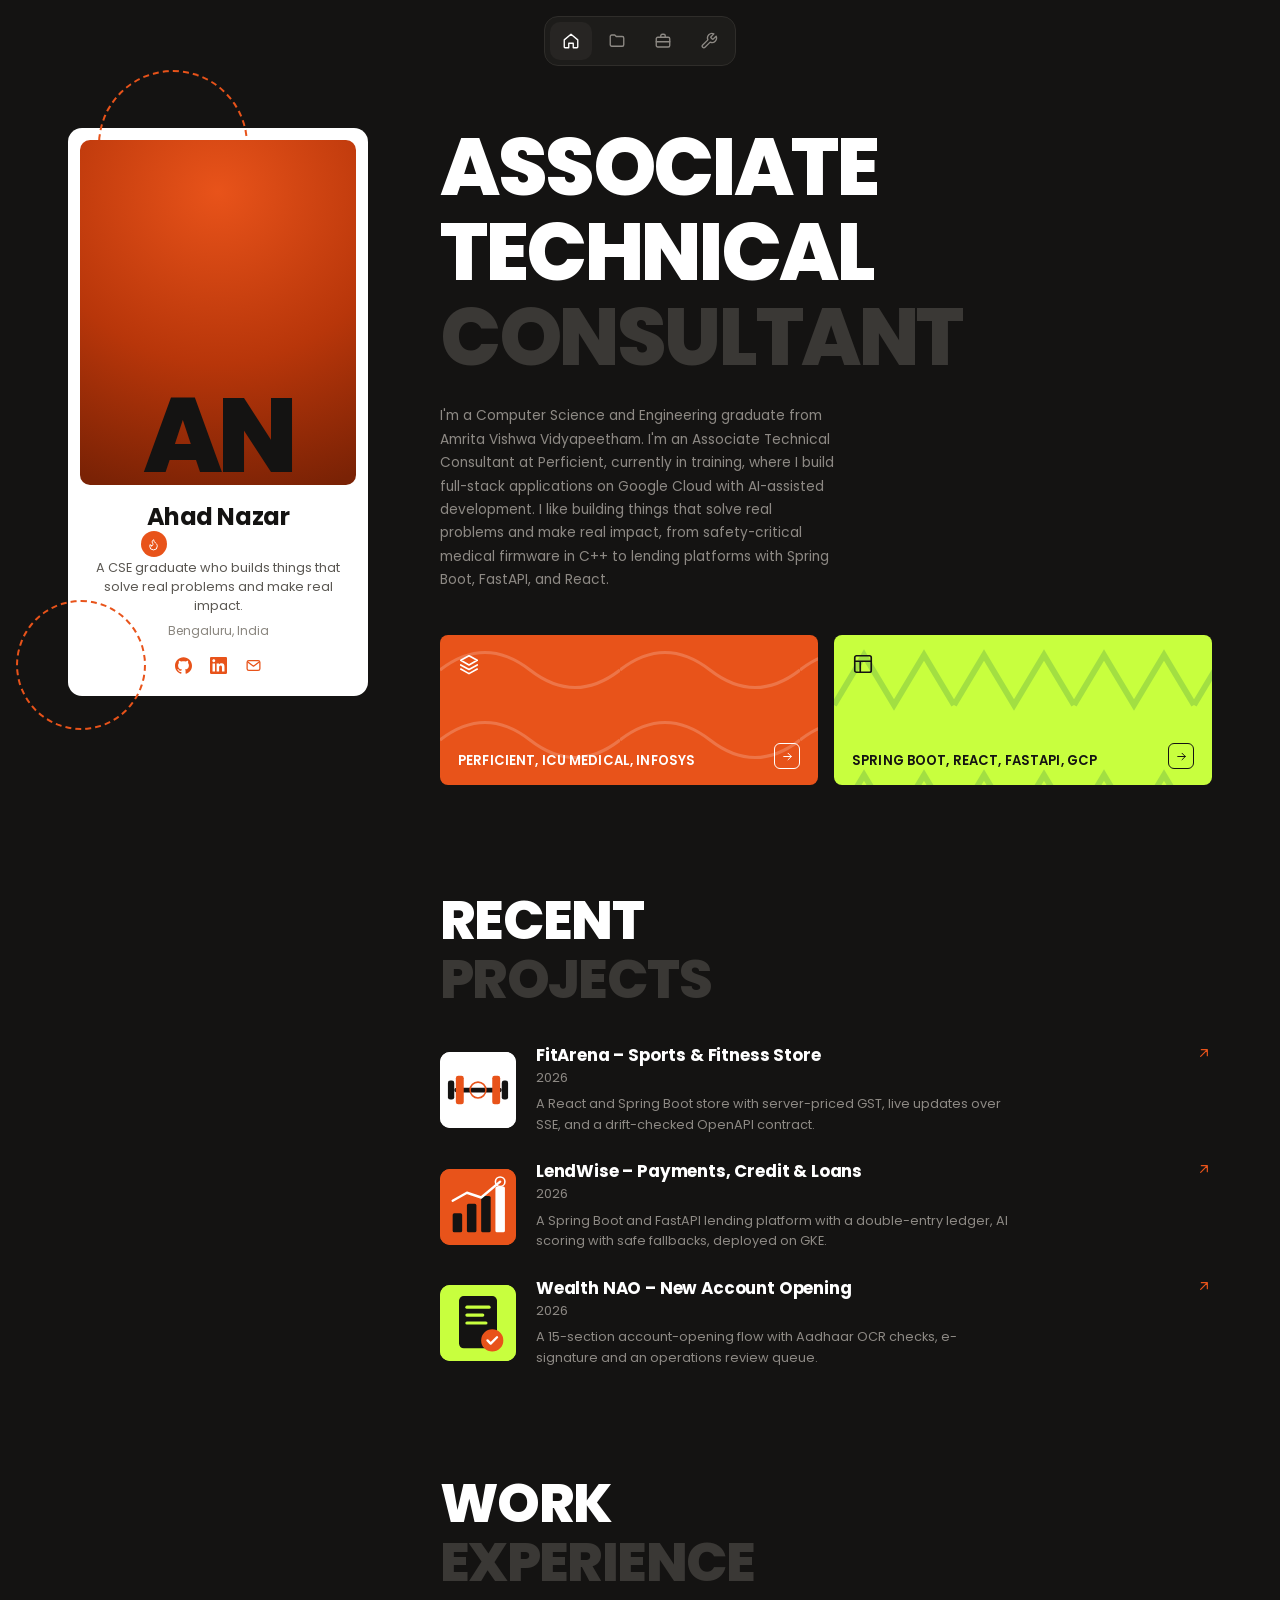
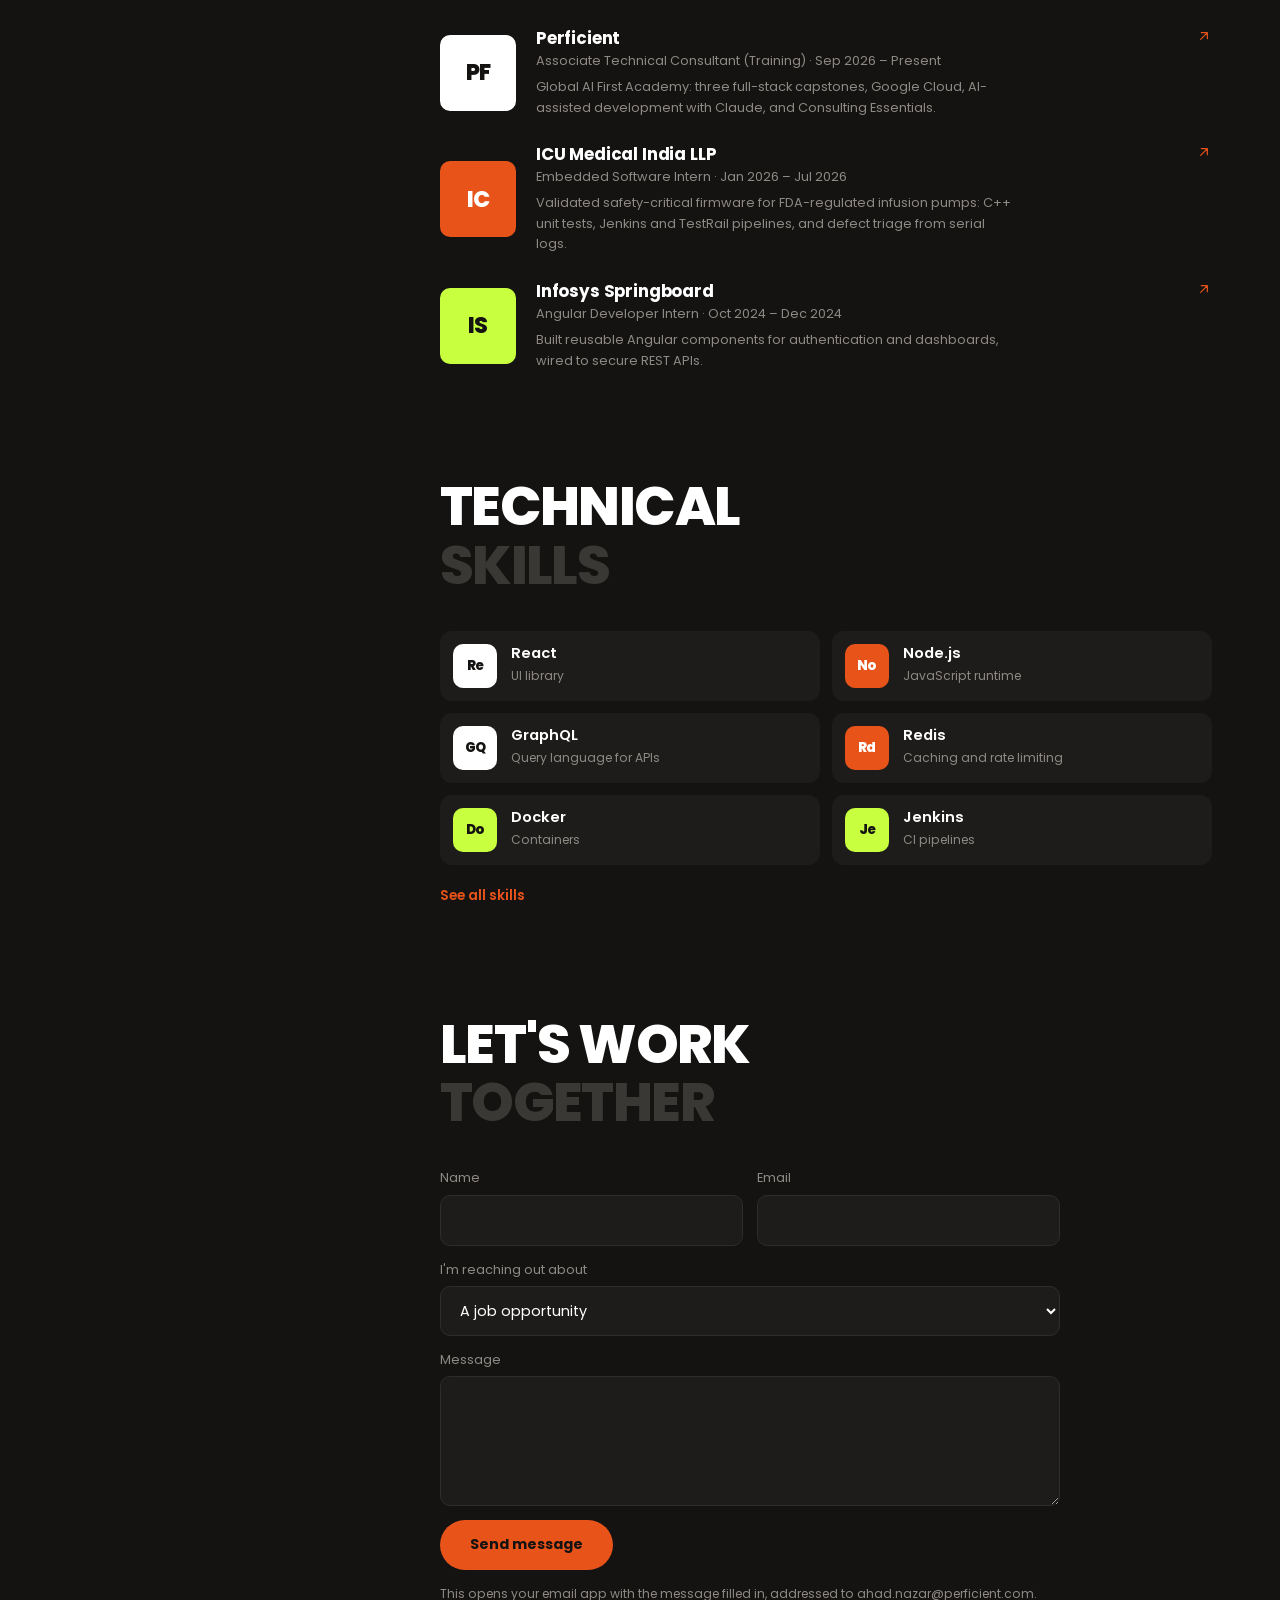
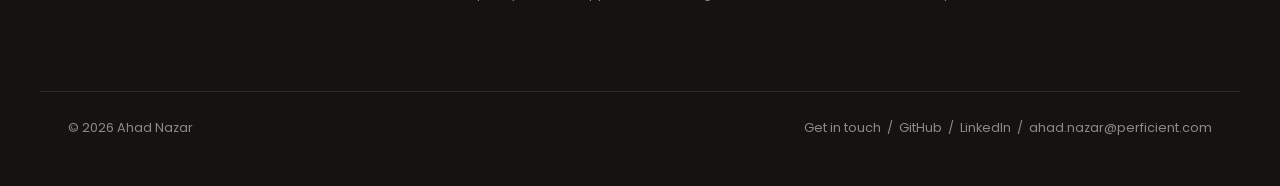
==== commit b4ddd88b: "Add files via upload" ====
--- a/index.html
+++ b/index.html
@@ -26,17 +26,17 @@
       <span class="arc b" aria-hidden="true"></span>
       <div class="photo">
         <span class="initials" aria-hidden="true">AN</span>
-        <img src="assets/photo.jpg" alt="Portrait of Ahad Nazar" onerror="this.remove()">
+        <img src="assets/Passport%20size%20photo_Ahad%20Nazar.jpeg" alt="Portrait of Ahad Nazar" onerror="this.remove()">
       </div>
       <div class="profile-body">
         <h2>Ahad Nazar</h2>
         <span class="flame" aria-hidden="true"><svg class="" viewBox="0 0 24 24" fill="none" stroke="currentColor" stroke-width="1.8" stroke-linecap="round" stroke-linejoin="round" aria-hidden="true"><path d="M8.5 14.5A2.5 2.5 0 0 0 11 12c0-1.38-.5-2-1-3-1.072-2.143-.224-4.054 2-6 .5 2.5 2 4.9 4 6.5 2 1.6 3 3.5 3 5.5a7 7 0 1 1-14 0c0-1.153.433-2.294 1-3a2.5 2.5 0 0 0 2.5 2.5z"/></svg></span>
         <p class="tagline">A CSE graduate who builds things that solve real problems and make real impact.</p>
-        <p class="meta">Coimbatore, India</p>
+        <p class="meta">Bengaluru, India</p>
         <div class="socials">
-          <a href="https://github.com/ahadnazar10" target="_blank" rel="noopener" aria-label="GitHub"><svg viewBox="0 0 24 24" fill="currentColor" aria-hidden="true"><path d="M12 .297c-6.63 0-12 5.373-12 12 0 5.303 3.438 9.8 8.205 11.385.6.113.82-.258.82-.577 0-.285-.01-1.04-.015-2.04-3.338.724-4.042-1.61-4.042-1.61C4.422 18.07 3.633 17.7 3.633 17.7c-1.087-.744.084-.729.084-.729 1.205.084 1.838 1.236 1.838 1.236 1.07 1.835 2.809 1.305 3.495.998.108-.776.417-1.305.76-1.605-2.665-.3-5.466-1.332-5.466-5.93 0-1.31.465-2.38 1.235-3.22-.135-.303-.54-1.523.105-3.176 0 0 1.005-.322 3.3 1.23.96-.267 1.98-.399 3-.405 1.02.006 2.04.138 3 .405 2.28-1.552 3.285-1.23 3.285-1.23.645 1.653.24 2.873.12 3.176.765.84 1.23 1.91 1.23 3.22 0 4.61-2.805 5.625-5.475 5.92.42.36.81 1.096.81 2.22 0 1.606-.015 2.896-.015 3.286 0 .315.21.69.825.57C20.565 22.092 24 17.592 24 12.297c0-6.627-5.373-12-12-12"/></svg></a>
+          <a href="https://github.com/ahad-nazar_prft" target="_blank" rel="noopener" aria-label="GitHub"><svg viewBox="0 0 24 24" fill="currentColor" aria-hidden="true"><path d="M12 .297c-6.63 0-12 5.373-12 12 0 5.303 3.438 9.8 8.205 11.385.6.113.82-.258.82-.577 0-.285-.01-1.04-.015-2.04-3.338.724-4.042-1.61-4.042-1.61C4.422 18.07 3.633 17.7 3.633 17.7c-1.087-.744.084-.729.084-.729 1.205.084 1.838 1.236 1.838 1.236 1.07 1.835 2.809 1.305 3.495.998.108-.776.417-1.305.76-1.605-2.665-.3-5.466-1.332-5.466-5.93 0-1.31.465-2.38 1.235-3.22-.135-.303-.54-1.523.105-3.176 0 0 1.005-.322 3.3 1.23.96-.267 1.98-.399 3-.405 1.02.006 2.04.138 3 .405 2.28-1.552 3.285-1.23 3.285-1.23.645 1.653.24 2.873.12 3.176.765.84 1.23 1.91 1.23 3.22 0 4.61-2.805 5.625-5.475 5.92.42.36.81 1.096.81 2.22 0 1.606-.015 2.896-.015 3.286 0 .315.21.69.825.57C20.565 22.092 24 17.592 24 12.297c0-6.627-5.373-12-12-12"/></svg></a>
           <a href="https://linkedin.com/in/ahad-nazar-0b8946335" target="_blank" rel="noopener" aria-label="LinkedIn"><svg viewBox="0 0 24 24" fill="currentColor" aria-hidden="true"><path d="M20.447 20.452h-3.554v-5.569c0-1.328-.027-3.037-1.852-3.037-1.853 0-2.136 1.445-2.136 2.939v5.667H9.351V9h3.414v1.561h.046c.477-.9 1.637-1.85 3.37-1.85 3.601 0 4.267 2.37 4.267 5.455v6.286zM5.337 7.433c-1.144 0-2.063-.926-2.063-2.065 0-1.138.92-2.063 2.063-2.063 1.14 0 2.064.925 2.064 2.063 0 1.139-.925 2.065-2.064 2.065zm1.782 13.019H3.555V9h3.564v11.452zM22.225 0H1.771C.792 0 0 .774 0 1.729v20.542C0 23.227.792 24 1.771 24h20.451C23.2 24 24 23.227 24 22.271V1.729C24 .774 23.2 0 22.222 0h.003z"/></svg></a>
-          <a href="mailto:ahad.adam08@gmail.com" aria-label="Email"><svg viewBox="0 0 24 24" fill="none" stroke="currentColor" stroke-width="1.8" stroke-linecap="round" stroke-linejoin="round" aria-hidden="true"><rect x="3" y="5" width="18" height="14" rx="2.5"/><path d="m4 7 8 6 8-6"/></svg></a>
+          <a href="mailto:ahad.nazar@perficient.com" aria-label="Email"><svg viewBox="0 0 24 24" fill="none" stroke="currentColor" stroke-width="1.8" stroke-linecap="round" stroke-linejoin="round" aria-hidden="true"><rect x="3" y="5" width="18" height="14" rx="2.5"/><path d="m4 7 8 6 8-6"/></svg></a>
         </div>
       </div>
     </div>
@@ -45,12 +45,12 @@
 
     <section class="hero">
       <h1 class="title "><span class="line"><span class="w">Associate</span></span><span class="line"><span class="w">Technical</span></span><span class="line dim"><span class="w">Consultant</span></span></h1>
-      <p class="lead reveal" style="--i:2">I'm a Computer Science and Engineering graduate from Amrita Vishwa Vidyapeetham. I like building things that solve real problems and make real impact, from safety-critical medical firmware in C++ to API systems with Node.js, GraphQL, and Redis.</p>
+      <p class="lead reveal" style="--i:2">I'm a Computer Science and Engineering graduate from Amrita Vishwa Vidyapeetham. I'm an Associate Technical Consultant at Perficient, currently in training, where I build full-stack applications on Google Cloud with AI-assisted development. I like building things that solve real problems and make real impact, from safety-critical medical firmware in C++ to lending platforms with Spring Boot, FastAPI, and React.</p>
       <div class="cards">
         <a class="link-card orange reveal" style="--i:3" href="experience.html"><svg class="ic" viewBox="0 0 24 24" fill="none" stroke="currentColor" stroke-width="1.8" stroke-linecap="round" stroke-linejoin="round" aria-hidden="true"><path d="m12 3 9 5-9 5-9-5z"/><path d="m3 13 9 5 9-5"/><path d="m3 17.5 9 5 9-5"/></svg>
-          <div class="bottom"><span class="txt">Embedded firmware, C++ testing, CI/CD</span><span class="btn-sq"><svg class="" viewBox="0 0 24 24" fill="none" stroke="currentColor" stroke-width="1.8" stroke-linecap="round" stroke-linejoin="round" aria-hidden="true"><path d="M5 12h14M13 6l6 6-6 6"/></svg></span></div></a>
+          <div class="bottom"><span class="txt">Perficient, ICU Medical, Infosys</span><span class="btn-sq"><svg class="" viewBox="0 0 24 24" fill="none" stroke="currentColor" stroke-width="1.8" stroke-linecap="round" stroke-linejoin="round" aria-hidden="true"><path d="M5 12h14M13 6l6 6-6 6"/></svg></span></div></a>
         <a class="link-card lime reveal" style="--i:4" href="projects.html"><svg class="ic" viewBox="0 0 24 24" fill="none" stroke="currentColor" stroke-width="1.8" stroke-linecap="round" stroke-linejoin="round" aria-hidden="true"><rect x="3" y="3" width="18" height="18" rx="2"/><path d="M3 9h18M9 21V9"/></svg>
-          <div class="bottom"><span class="txt">Node.js, GraphQL, Python, React</span><span class="btn-sq"><svg class="" viewBox="0 0 24 24" fill="none" stroke="currentColor" stroke-width="1.8" stroke-linecap="round" stroke-linejoin="round" aria-hidden="true"><path d="M5 12h14M13 6l6 6-6 6"/></svg></span></div></a>
+          <div class="bottom"><span class="txt">Spring Boot, React, FastAPI, GCP</span><span class="btn-sq"><svg class="" viewBox="0 0 24 24" fill="none" stroke="currentColor" stroke-width="1.8" stroke-linecap="round" stroke-linejoin="round" aria-hidden="true"><path d="M5 12h14M13 6l6 6-6 6"/></svg></span></div></a>
       </div>
     </section>
 
@@ -61,7 +61,7 @@
 
     <section class="section">
       <h2 class="title section-title"><span class="line"><span class="w">WORK</span></span><span class="line dim"><span class="w">EXPERIENCE</span></span></h2>
-      <div class="items"><a class="item reveal" style="--i:0" href="experience.html"><div class="thumb o">IC</div><div><h3>ICU Medical India LLP</h3><p class="sub">Embedded Software Intern &middot; Jan 2026 – Jul 2026</p><p class="desc">Validated safety-critical firmware for FDA-regulated infusion pumps: C++ unit tests, Jenkins and TestRail pipelines, and defect triage from serial logs.</p></div><svg class="arr" viewBox="0 0 24 24" fill="none" stroke="currentColor" stroke-width="1.8" stroke-linecap="round" stroke-linejoin="round" aria-hidden="true"><path d="M7 17 17 7M8 7h9v9"/></svg></a><a class="item reveal" style="--i:1" href="experience.html"><div class="thumb l">IS</div><div><h3>Infosys Springboard</h3><p class="sub">Angular Developer Intern &middot; Oct 2024 – Dec 2024</p><p class="desc">Built reusable Angular components for authentication and dashboards, wired to secure REST APIs.</p></div><svg class="arr" viewBox="0 0 24 24" fill="none" stroke="currentColor" stroke-width="1.8" stroke-linecap="round" stroke-linejoin="round" aria-hidden="true"><path d="M7 17 17 7M8 7h9v9"/></svg></a></div>
+      <div class="items"><a class="item reveal" style="--i:0" href="experience.html"><div class="thumb w">PF</div><div><h3>Perficient</h3><p class="sub">Associate Technical Consultant (Training) &middot; Sep 2026 – Present</p><p class="desc">Global AI First Academy: three full-stack capstones, Google Cloud, AI-assisted development with Claude, and Consulting Essentials.</p></div><svg class="arr" viewBox="0 0 24 24" fill="none" stroke="currentColor" stroke-width="1.8" stroke-linecap="round" stroke-linejoin="round" aria-hidden="true"><path d="M7 17 17 7M8 7h9v9"/></svg></a><a class="item reveal" style="--i:1" href="experience.html"><div class="thumb o">IC</div><div><h3>ICU Medical India LLP</h3><p class="sub">Embedded Software Intern &middot; Jan 2026 – Jul 2026</p><p class="desc">Validated safety-critical firmware for FDA-regulated infusion pumps: C++ unit tests, Jenkins and TestRail pipelines, and defect triage from serial logs.</p></div><svg class="arr" viewBox="0 0 24 24" fill="none" stroke="currentColor" stroke-width="1.8" stroke-linecap="round" stroke-linejoin="round" aria-hidden="true"><path d="M7 17 17 7M8 7h9v9"/></svg></a><a class="item reveal" style="--i:2" href="experience.html"><div class="thumb l">IS</div><div><h3>Infosys Springboard</h3><p class="sub">Angular Developer Intern &middot; Oct 2024 – Dec 2024</p><p class="desc">Built reusable Angular components for authentication and dashboards, wired to secure REST APIs.</p></div><svg class="arr" viewBox="0 0 24 24" fill="none" stroke="currentColor" stroke-width="1.8" stroke-linecap="round" stroke-linejoin="round" aria-hidden="true"><path d="M7 17 17 7M8 7h9v9"/></svg></a></div>
     </section>
 
     <section class="section">
@@ -73,7 +73,7 @@
 
     <section class="section" id="contact">
       <h2 class="title section-title"><span class="line"><span class="w">LET&#x27;S WORK</span></span><span class="line dim"><span class="w">TOGETHER</span></span></h2>
-      <form id="contact-form" class="contact-form reveal" data-to="ahad.adam08@gmail.com">
+      <form id="contact-form" class="contact-form reveal" data-to="ahad.nazar@perficient.com">
         <div class="two">
           <label>Name<input name="name" type="text" required autocomplete="name"></label>
           <label>Email<input name="email" type="email" required autocomplete="email"></label>
@@ -88,7 +88,7 @@
         </label>
         <label>Message<textarea name="message" required></textarea></label>
         <button type="submit">Send message</button>
-        <p class="form-note">This opens your email app with the message filled in, addressed to ahad.adam08@gmail.com.</p>
+        <p class="form-note">This opens your email app with the message filled in, addressed to ahad.nazar@perficient.com.</p>
       </form>
     </section>
   </main>
@@ -96,7 +96,7 @@
 
 <footer class="footer">
   <span>&copy; <span data-year>2026</span> Ahad Nazar</span>
-  <span><a href="index.html#contact">Get in touch</a> &nbsp;/&nbsp; <a href="https://github.com/ahadnazar10" target="_blank" rel="noopener">GitHub</a> &nbsp;/&nbsp; <a href="https://linkedin.com/in/ahad-nazar-0b8946335" target="_blank" rel="noopener">LinkedIn</a> &nbsp;/&nbsp; <a href="mailto:ahad.adam08@gmail.com">ahad.adam08@gmail.com</a></span>
+  <span><a href="index.html#contact">Get in touch</a> &nbsp;/&nbsp; <a href="https://github.com/ahad-nazar_prft" target="_blank" rel="noopener">GitHub</a> &nbsp;/&nbsp; <a href="https://linkedin.com/in/ahad-nazar-0b8946335" target="_blank" rel="noopener">LinkedIn</a> &nbsp;/&nbsp; <a href="mailto:ahad.nazar@perficient.com">ahad.nazar@perficient.com</a></span>
 </footer>
 <script src="js/main.js"></script>
 </body>
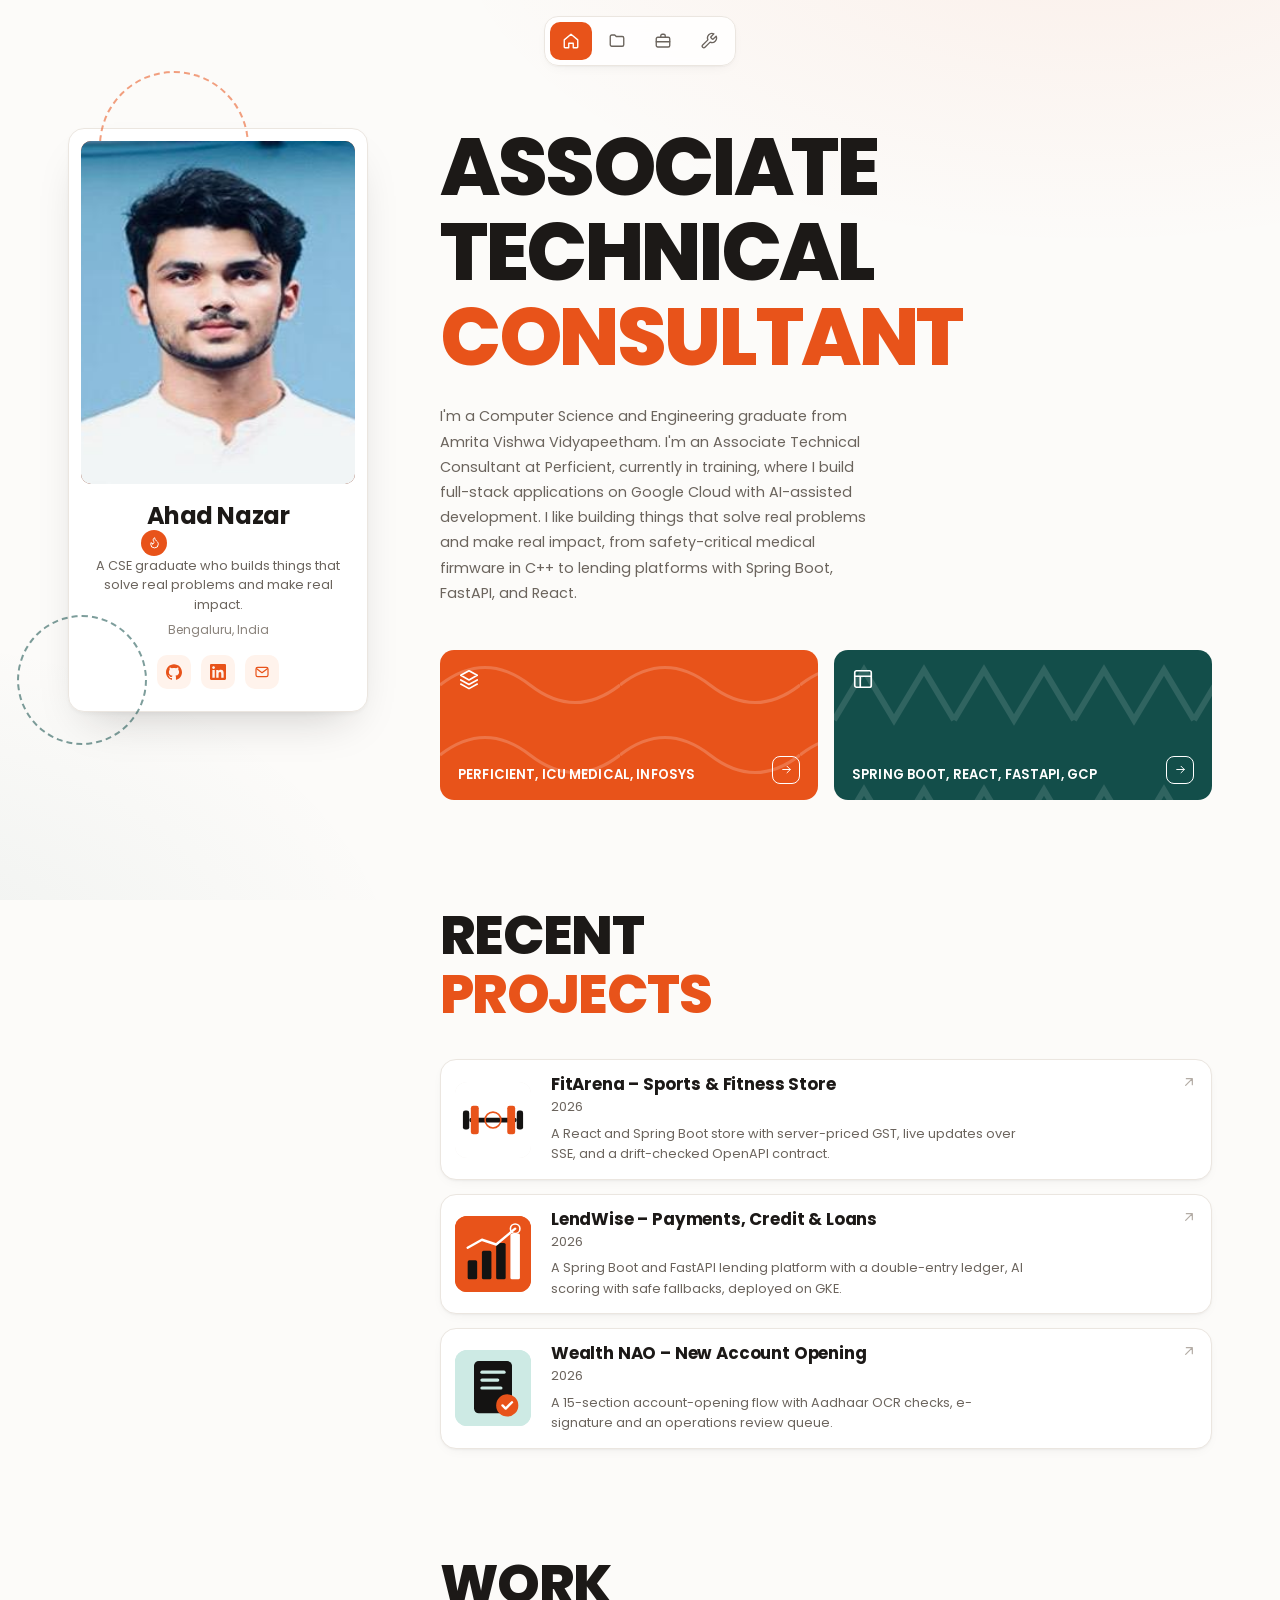
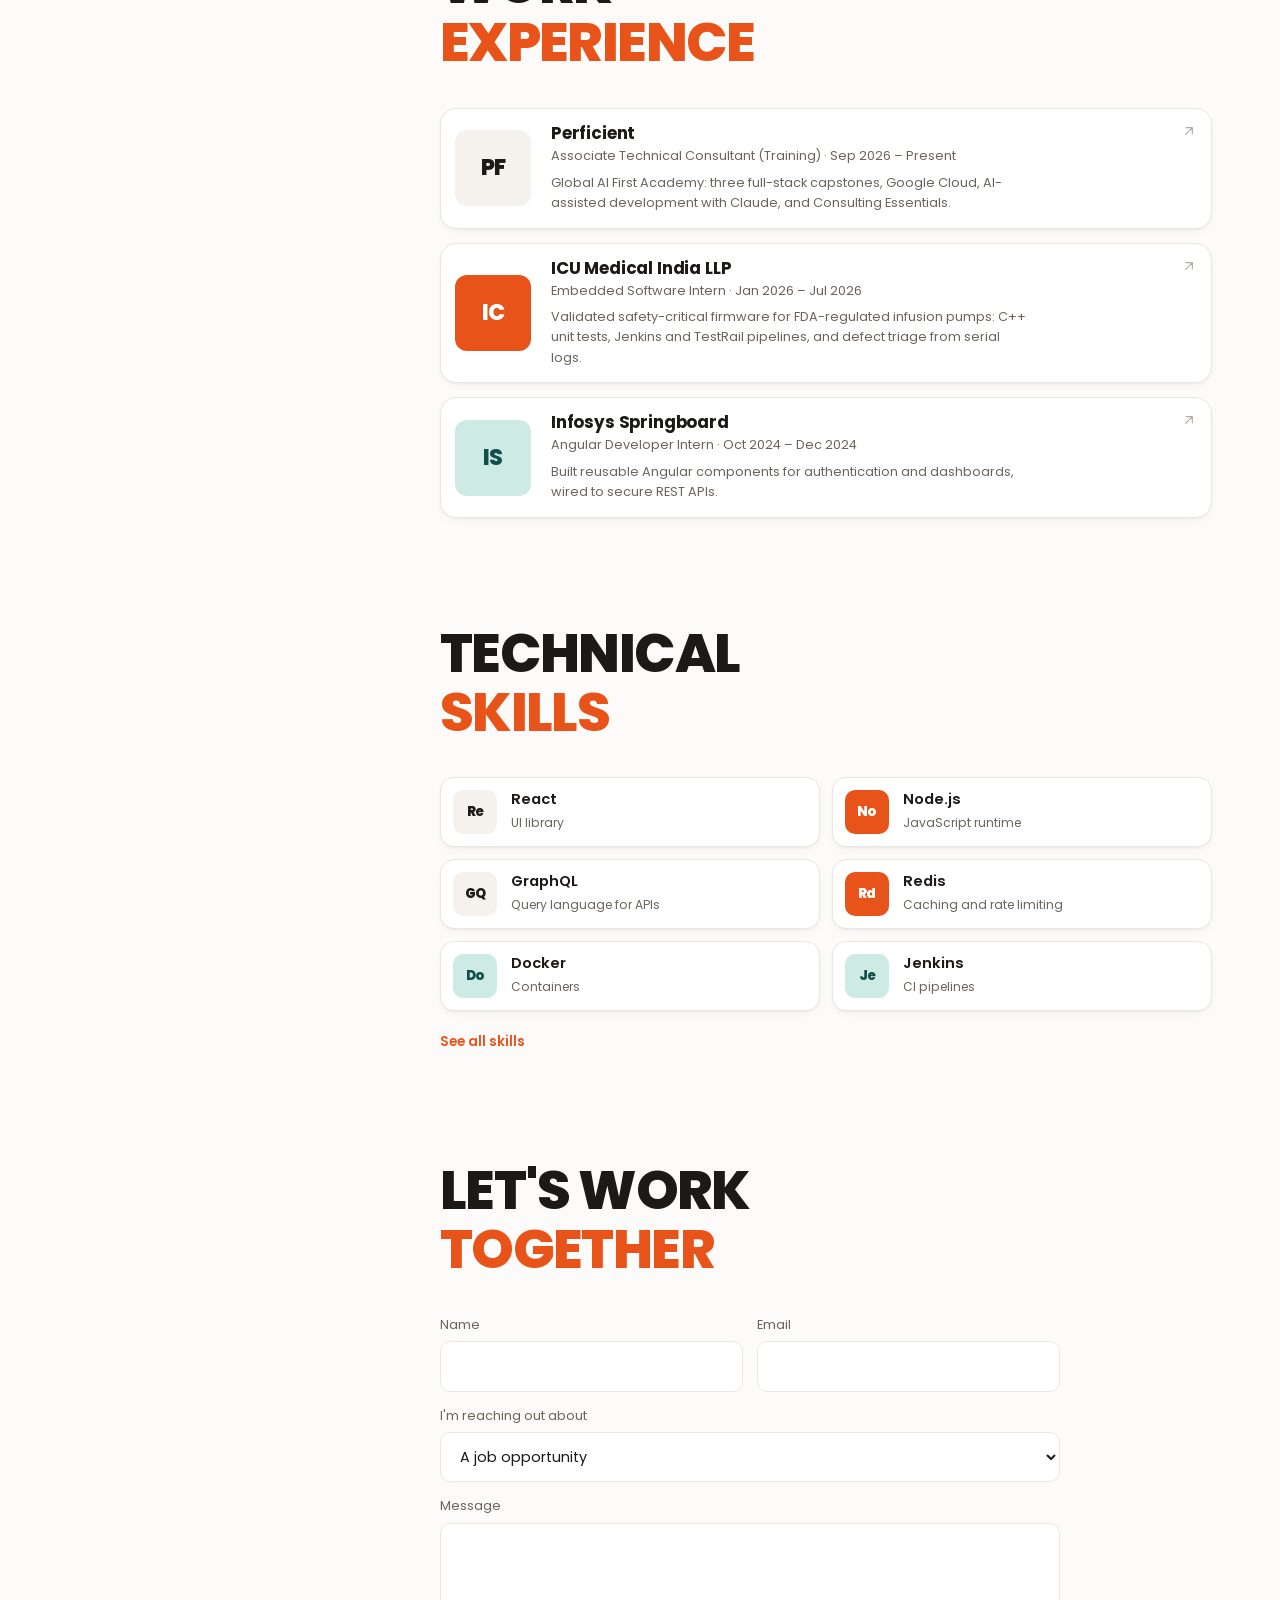
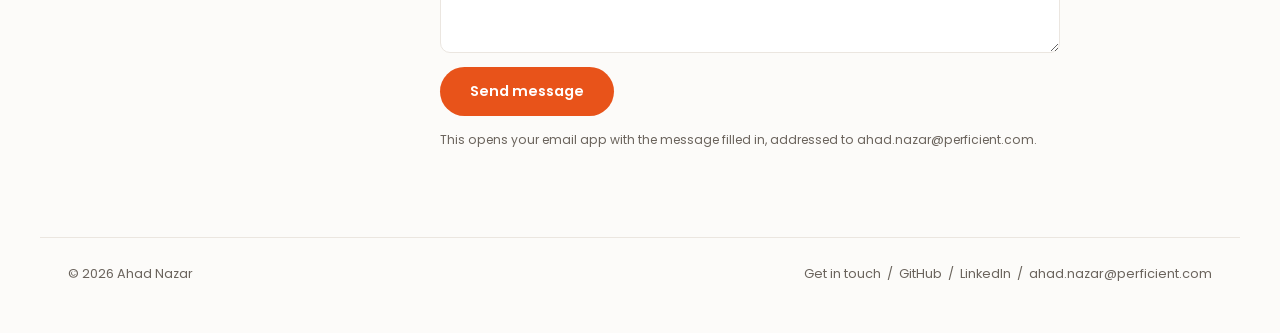
==== commit a69a7db3: "Add files via upload" ====
--- a/index.html
+++ b/index.html
@@ -8,7 +8,7 @@
 <meta property="og:title" content="Ahad Nazar">
 <meta property="og:description" content="Ahad Nazar, associate technical consultant and Computer Science and Engineering graduate. Builds things that solve real problems and make real impact.">
 <meta property="og:type" content="website">
-<meta name="theme-color" content="#141312">
+<meta name="theme-color" content="#ffffff">
 <link rel="icon" href="data:image/svg+xml,%3Csvg xmlns='http://www.w3.org/2000/svg' viewBox='0 0 64 64'%3E%3Crect width='64' height='64' rx='16' fill='%23e8531a'/%3E%3Ctext x='32' y='45' font-family='Arial' font-weight='800' font-size='36' text-anchor='middle' fill='%23141312'%3EA%3C/text%3E%3C/svg%3E">
 <link rel="preconnect" href="https://fonts.googleapis.com">
 <link rel="preconnect" href="https://fonts.gstatic.com" crossorigin>
@@ -56,7 +56,7 @@
 
     <section class="section">
       <h2 class="title section-title"><span class="line"><span class="w">RECENT</span></span><span class="line dim"><span class="w">PROJECTS</span></span></h2>
-      <div class="items"><a class="item reveal" style="--i:0" href="projects.html"><div class="thumb w"><svg viewBox="0 0 96 96" aria-hidden="true"><rect width="96" height="96" fill="#fff"/><rect x="18" y="45" width="60" height="6" rx="3" fill="#141312"/><rect x="20" y="30" width="10" height="36" rx="3" fill="#e8531a"/><rect x="66" y="30" width="10" height="36" rx="3" fill="#e8531a"/><rect x="10" y="36" width="8" height="24" rx="3" fill="#141312"/><rect x="78" y="36" width="8" height="24" rx="3" fill="#141312"/><circle class="ping" cx="48" cy="48" r="10" fill="none" stroke="#e8531a" stroke-width="2"/></svg></div><div><h3>FitArena – Sports &amp; Fitness Store</h3><p class="sub">2026</p><p class="desc">A React and Spring Boot store with server-priced GST, live updates over SSE, and a drift-checked OpenAPI contract.</p></div><svg class="arr" viewBox="0 0 24 24" fill="none" stroke="currentColor" stroke-width="1.8" stroke-linecap="round" stroke-linejoin="round" aria-hidden="true"><path d="M7 17 17 7M8 7h9v9"/></svg></a><a class="item reveal" style="--i:1" href="projects.html"><div class="thumb o"><svg viewBox="0 0 96 96" aria-hidden="true"><rect width="96" height="96" fill="#e8531a"/><rect x="16" y="56" width="12" height="24" rx="2" fill="#141312"/><rect x="34" y="44" width="12" height="36" rx="2" fill="#141312"/><rect x="52" y="34" width="12" height="46" rx="2" fill="#141312"/><rect x="70" y="22" width="12" height="58" rx="2" fill="#fff"/><circle class="ping" cx="76" cy="16" r="6" fill="none" stroke="#fff" stroke-width="2"/><path d="M16 40 34 30l18 6 24-20" fill="none" stroke="#fff" stroke-width="3" stroke-linecap="round" stroke-linejoin="round"/></svg></div><div><h3>LendWise – Payments, Credit &amp; Loans</h3><p class="sub">2026</p><p class="desc">A Spring Boot and FastAPI lending platform with a double-entry ledger, AI scoring with safe fallbacks, deployed on GKE.</p></div><svg class="arr" viewBox="0 0 24 24" fill="none" stroke="currentColor" stroke-width="1.8" stroke-linecap="round" stroke-linejoin="round" aria-hidden="true"><path d="M7 17 17 7M8 7h9v9"/></svg></a><a class="item reveal" style="--i:2" href="projects.html"><div class="thumb l"><svg viewBox="0 0 96 96" aria-hidden="true"><rect width="96" height="96" fill="#c8ff3e"/><rect x="24" y="14" width="48" height="66" rx="6" fill="#141312"/><rect x="32" y="26" width="32" height="4" rx="2" fill="#c8ff3e"/><rect x="32" y="36" width="24" height="4" rx="2" fill="#c8ff3e"/><rect x="32" y="46" width="28" height="4" rx="2" fill="#c8ff3e"/><circle cx="66" cy="70" r="13" fill="#e8531a"/><circle class="ping" cx="66" cy="70" r="13" fill="none" stroke="#e8531a" stroke-width="2"/><path d="m60 70 4 4 8-8" fill="none" stroke="#fff" stroke-width="3" stroke-linecap="round" stroke-linejoin="round"/></svg></div><div><h3>Wealth NAO – New Account Opening</h3><p class="sub">2026</p><p class="desc">A 15-section account-opening flow with Aadhaar OCR checks, e-signature and an operations review queue.</p></div><svg class="arr" viewBox="0 0 24 24" fill="none" stroke="currentColor" stroke-width="1.8" stroke-linecap="round" stroke-linejoin="round" aria-hidden="true"><path d="M7 17 17 7M8 7h9v9"/></svg></a></div>
+      <div class="items"><a class="item reveal" style="--i:0" href="projects.html"><div class="thumb w"><svg viewBox="0 0 96 96" aria-hidden="true"><rect width="96" height="96" fill="#fff"/><rect x="18" y="45" width="60" height="6" rx="3" fill="#141312"/><rect x="20" y="30" width="10" height="36" rx="3" fill="#e8531a"/><rect x="66" y="30" width="10" height="36" rx="3" fill="#e8531a"/><rect x="10" y="36" width="8" height="24" rx="3" fill="#141312"/><rect x="78" y="36" width="8" height="24" rx="3" fill="#141312"/><circle class="ping" cx="48" cy="48" r="10" fill="none" stroke="#e8531a" stroke-width="2"/></svg></div><div><h3>FitArena – Sports &amp; Fitness Store</h3><p class="sub">2026</p><p class="desc">A React and Spring Boot store with server-priced GST, live updates over SSE, and a drift-checked OpenAPI contract.</p></div><svg class="arr" viewBox="0 0 24 24" fill="none" stroke="currentColor" stroke-width="1.8" stroke-linecap="round" stroke-linejoin="round" aria-hidden="true"><path d="M7 17 17 7M8 7h9v9"/></svg></a><a class="item reveal" style="--i:1" href="projects.html"><div class="thumb o"><svg viewBox="0 0 96 96" aria-hidden="true"><rect width="96" height="96" fill="#e8531a"/><rect x="16" y="56" width="12" height="24" rx="2" fill="#141312"/><rect x="34" y="44" width="12" height="36" rx="2" fill="#141312"/><rect x="52" y="34" width="12" height="46" rx="2" fill="#141312"/><rect x="70" y="22" width="12" height="58" rx="2" fill="#fff"/><circle class="ping" cx="76" cy="16" r="6" fill="none" stroke="#fff" stroke-width="2"/><path d="M16 40 34 30l18 6 24-20" fill="none" stroke="#fff" stroke-width="3" stroke-linecap="round" stroke-linejoin="round"/></svg></div><div><h3>LendWise – Payments, Credit &amp; Loans</h3><p class="sub">2026</p><p class="desc">A Spring Boot and FastAPI lending platform with a double-entry ledger, AI scoring with safe fallbacks, deployed on GKE.</p></div><svg class="arr" viewBox="0 0 24 24" fill="none" stroke="currentColor" stroke-width="1.8" stroke-linecap="round" stroke-linejoin="round" aria-hidden="true"><path d="M7 17 17 7M8 7h9v9"/></svg></a><a class="item reveal" style="--i:2" href="projects.html"><div class="thumb l"><svg viewBox="0 0 96 96" aria-hidden="true"><rect width="96" height="96" fill="#cdeae4"/><rect x="24" y="14" width="48" height="66" rx="6" fill="#141312"/><rect x="32" y="26" width="32" height="4" rx="2" fill="#cdeae4"/><rect x="32" y="36" width="24" height="4" rx="2" fill="#cdeae4"/><rect x="32" y="46" width="28" height="4" rx="2" fill="#cdeae4"/><circle cx="66" cy="70" r="13" fill="#e8531a"/><circle class="ping" cx="66" cy="70" r="13" fill="none" stroke="#e8531a" stroke-width="2"/><path d="m60 70 4 4 8-8" fill="none" stroke="#fff" stroke-width="3" stroke-linecap="round" stroke-linejoin="round"/></svg></div><div><h3>Wealth NAO – New Account Opening</h3><p class="sub">2026</p><p class="desc">A 15-section account-opening flow with Aadhaar OCR checks, e-signature and an operations review queue.</p></div><svg class="arr" viewBox="0 0 24 24" fill="none" stroke="currentColor" stroke-width="1.8" stroke-linecap="round" stroke-linejoin="round" aria-hidden="true"><path d="M7 17 17 7M8 7h9v9"/></svg></a></div>
     </section>
 
     <section class="section">
--- a/css/style.css
+++ b/css/style.css
@@ -3,17 +3,21 @@
    Edit the variables below to re-theme the whole site.
    ========================================================== */
 :root {
-  --bg: #141312;
-  --surface: #1d1c1a;
-  --surface-2: #272523;
-  --line: #2f2d2a;
-  --text: #ffffff;
-  --muted: #8d8984;
-  --dim: #3a3835;          /* second word of every heading */
-  --orange: #e8531a;
-  --lime: #c8ff3e;
-  --ink: #141312;
+  --bg: #fcfbf9;           /* page */
+  --surface: #ffffff;      /* cards */
+  --surface-2: #f5f2ee;    /* chips, hovered nav item */
+  --line: #ebe6e0;         /* borders */
+  --text: #1c1917;
+  --muted: #6b645d;
+  --dim: #e8531a;          /* second line of every heading */
+  --orange: #e8531a;       /* primary accent */
+  --orange-soft: #fff3ec;
+  --teal: #134e4a;         /* secondary accent */
+  --teal-soft: #cdeae4;
+  --ink: #1c1917;
   --card: #ffffff;
+  --shadow-sm: 0 1px 2px rgba(28, 25, 23, .04), 0 4px 14px -6px rgba(28, 25, 23, .08);
+  --shadow-lg: 0 2px 4px rgba(28, 25, 23, .04), 0 22px 44px -20px rgba(28, 25, 23, .22);
   --ease: cubic-bezier(.2, .8, .2, 1);
   --font: "Poppins", system-ui, -apple-system, "Segoe UI", Roboto, sans-serif;
 }
@@ -23,7 +27,12 @@
 *, *::before, *::after { box-sizing: border-box; }
 html { scroll-behavior: smooth; -webkit-text-size-adjust: 100%; }
 body {
-  margin: 0; background: var(--bg); color: var(--text);
+  margin: 0; color: var(--text);
+  background:
+    radial-gradient(1000px 520px at 85% -10%, rgba(232, 83, 26, .07), transparent 65%),
+    radial-gradient(900px 600px at -10% 110%, rgba(19, 78, 74, .06), transparent 60%),
+    var(--bg);
+  background-attachment: fixed;
   font-family: var(--font); font-size: 1rem; line-height: 1.6;
   -webkit-font-smoothing: antialiased; overflow-x: hidden;
 }
@@ -31,14 +40,16 @@
 a { color: inherit; text-decoration: none; }
 p { margin: 0; }
 h1, h2, h3 { margin: 0; font-weight: 700; }
-:focus-visible { outline: 2px solid var(--lime); outline-offset: 3px; border-radius: 6px; }
+:focus-visible { outline: 2px solid var(--orange); outline-offset: 3px; border-radius: 6px; }
 ::selection { background: var(--orange); color: #fff; }
 
 /* ---------- Icon-only navigation ---------- */
 .nav {
   position: fixed; top: 16px; left: 50%; transform: translateX(-50%);
   z-index: 50; display: flex; gap: 4px; padding: 5px;
-  background: var(--surface); border: 1px solid var(--line); border-radius: 14px;
+  background: rgba(255, 255, 255, .82); border: 1px solid var(--line); border-radius: 14px;
+  box-shadow: var(--shadow-sm);
+  backdrop-filter: blur(12px); -webkit-backdrop-filter: blur(12px);
   animation: navIn .7s var(--ease) both;
 }
 .nav a {
@@ -46,12 +57,12 @@
   border-radius: 10px; color: var(--muted); transition: color .2s, background .2s, transform .2s;
 }
 .nav a svg { width: 18px; height: 18px; }
-.nav a:hover { color: #fff; transform: translateY(-2px); }
-.nav a[aria-current="page"] { background: var(--surface-2); color: #fff; }
+.nav a:hover { color: var(--orange); transform: translateY(-2px); }
+.nav a[aria-current="page"] { background: var(--orange); color: #fff; }
 .nav a::after {
   content: attr(data-label); position: absolute; top: calc(100% + 10px); left: 50%;
   transform: translate(-50%, -4px); opacity: 0; pointer-events: none; white-space: nowrap;
-  background: #fff; color: var(--ink); font-size: .72rem; font-weight: 600;
+  background: var(--ink); color: #fff; font-size: .72rem; font-weight: 600;
   padding: 4px 10px; border-radius: 7px; transition: opacity .2s, transform .2s;
 }
 .nav a:hover::after, .nav a:focus-visible::after { opacity: 1; transform: translate(-50%, 0); }
@@ -72,15 +83,16 @@
 }
 .profile-card {
   position: relative; background: var(--card); color: var(--ink);
-  border-radius: 14px; padding: 12px 12px 22px; text-align: center;
+  border: 1px solid var(--line); border-radius: 16px; padding: 12px 12px 22px; text-align: center;
+  box-shadow: var(--shadow-lg);
   transition: transform .25s ease-out; will-change: transform;
 }
 .arc {
-  position: absolute; border: 2px dashed var(--orange); border-radius: 50%;
+  position: absolute; border: 2px dashed var(--orange); border-radius: 50%; opacity: .55;
   z-index: 0; pointer-events: none; animation: spin 40s linear infinite;
 }
 .arc.a { width: 150px; height: 150px; top: -58px; left: 30px; }
-.arc.b { width: 130px; height: 130px; bottom: -34px; left: -52px; animation-direction: reverse; animation-duration: 55s; }
+.arc.b { width: 130px; height: 130px; bottom: -34px; left: -52px; border-color: var(--teal); animation-direction: reverse; animation-duration: 55s; }
 @keyframes spin { to { transform: rotate(360deg); } }
 
 .photo {
@@ -107,12 +119,15 @@
   0%, 100% { box-shadow: 0 0 0 0 rgba(232, 83, 26, .55); }
   50% { box-shadow: 0 0 0 9px rgba(232, 83, 26, 0); }
 }
-.tagline { margin-top: 26px; color: #5b5853; font-size: .8rem; line-height: 1.5; }
-.meta { margin-top: 6px; color: #8a867f; font-size: .76rem; }
-.socials { display: flex; justify-content: center; gap: 18px; margin-top: 16px; }
-.socials a { color: var(--orange); display: grid; place-items: center; transition: transform .25s var(--ease), color .2s; }
-.socials a:hover { transform: translateY(-4px) scale(1.15); color: var(--ink); }
-.socials svg { width: 17px; height: 17px; }
+.tagline { margin-top: 26px; color: var(--muted); font-size: .8rem; line-height: 1.5; }
+.meta { margin-top: 6px; color: #8a837c; font-size: .76rem; }
+.socials { display: flex; justify-content: center; gap: 10px; margin-top: 16px; }
+.socials a {
+  width: 34px; height: 34px; border-radius: 10px; background: var(--orange-soft); color: var(--orange);
+  display: grid; place-items: center; transition: transform .25s var(--ease), background .2s, color .2s;
+}
+.socials a:hover { transform: translateY(-3px); background: var(--orange); color: #fff; }
+.socials svg { width: 16px; height: 16px; }
 
 /* ---------- Titles (masked line reveal) ---------- */
 .title { text-transform: uppercase; font-weight: 800; letter-spacing: -.03em; line-height: 1; }
@@ -138,7 +153,7 @@
 }
 
 /* ---------- Hero ---------- */
-.lead { margin-top: 22px; max-width: 44ch; font-size: .86rem; color: var(--muted); line-height: 1.7; }
+.lead { margin-top: 22px; max-width: 48ch; font-size: .9rem; color: var(--muted); line-height: 1.75; }
 .stats { display: flex; gap: 34px; margin-top: 40px; flex-wrap: wrap; }
 .stat .num { font-size: clamp(2.2rem, 4.2vw, 3rem); font-weight: 600; letter-spacing: -.03em; line-height: 1; }
 .stat .label { margin-top: 8px; font-size: .62rem; letter-spacing: .06em; text-transform: uppercase; color: var(--muted); line-height: 1.4; }
@@ -146,58 +161,62 @@
 .cards { display: grid; grid-template-columns: 1fr 1fr; gap: 16px; margin-top: 44px; }
 .link-card {
   position: relative; overflow: hidden; min-height: 150px; padding: 18px 18px 16px;
-  border-radius: 8px; display: flex; flex-direction: column; justify-content: space-between;
+  border-radius: 14px; display: flex; flex-direction: column; justify-content: space-between;
   transition: transform .4s var(--ease), box-shadow .4s var(--ease);
 }
 .link-card::before { content: ""; position: absolute; inset: 0; background-repeat: repeat; animation: drift 14s linear infinite; }
 .link-card > * { position: relative; }
-.link-card:hover { transform: translateY(-8px) rotate(-.6deg); }
+.link-card:hover { transform: translateY(-6px); }
 .link-card.orange { background: var(--orange); color: #fff; }
-.link-card.orange:hover { box-shadow: 0 18px 40px -14px rgba(232, 83, 26, .6); }
+.link-card.orange:hover { box-shadow: 0 20px 40px -16px rgba(232, 83, 26, .55); }
 .link-card.orange::before {
   background-image: url("data:image/svg+xml,%3Csvg xmlns='http://www.w3.org/2000/svg' width='180' height='70'%3E%3Cpath d='M0 35Q45 0 90 35T180 35' fill='none' stroke='white' stroke-opacity='.2' stroke-width='3'/%3E%3C/svg%3E");
 }
-.link-card.lime { background: var(--lime); color: var(--ink); }
-.link-card.lime:hover { box-shadow: 0 18px 40px -14px rgba(200, 255, 62, .5); }
+.link-card.lime { background: var(--teal); color: #fff; }
+.link-card.lime:hover { box-shadow: 0 20px 40px -16px rgba(19, 78, 74, .55); }
 .link-card.lime::before {
-  background-image: url("data:image/svg+xml,%3Csvg xmlns='http://www.w3.org/2000/svg' width='120' height='120'%3E%3Cpolyline points='0,70 30,20 60,70 90,20 120,70' fill='none' stroke='%231a6b52' stroke-opacity='.22' stroke-width='6'/%3E%3C/svg%3E");
+  background-image: url("data:image/svg+xml,%3Csvg xmlns='http://www.w3.org/2000/svg' width='120' height='120'%3E%3Cpolyline points='0,70 30,20 60,70 90,20 120,70' fill='none' stroke='white' stroke-opacity='.12' stroke-width='6'/%3E%3C/svg%3E");
 }
 @keyframes drift { to { background-position: 180px 0; } }
 .link-card .ic { width: 22px; height: 22px; }
 .link-card .bottom { display: flex; justify-content: space-between; align-items: flex-end; gap: 12px; }
 .link-card .txt { font-size: .82rem; font-weight: 600; text-transform: uppercase; line-height: 1.35; letter-spacing: .01em; }
 .link-card .btn-sq {
-  flex: none; width: 26px; height: 26px; border: 1.5px solid currentColor; border-radius: 6px;
+  flex: none; width: 28px; height: 28px; border: 1.5px solid currentColor; border-radius: 8px;
   display: grid; place-items: center; transition: background .25s, color .25s, transform .3s var(--ease);
 }
 .link-card .btn-sq svg { width: 13px; height: 13px; }
 .link-card.orange:hover .btn-sq { background: #fff; color: var(--orange); transform: translateX(4px); }
-.link-card.lime:hover .btn-sq { background: var(--ink); color: var(--lime); transform: translateX(4px); }
+.link-card.lime:hover .btn-sq { background: #fff; color: var(--teal); transform: translateX(4px); }
 
 /* ---------- Sections and item rows ---------- */
 .section { margin-top: 108px; }
-.items { display: grid; gap: 26px; }
+.items { display: grid; gap: 14px; }
 .item {
   display: grid; grid-template-columns: 76px minmax(0, 1fr) auto; gap: 8px 20px; align-items: center;
-}
+  padding: 14px; border-radius: 16px; background: var(--surface); border: 1px solid var(--line);
+  box-shadow: var(--shadow-sm);
+  transition: transform .35s var(--ease), box-shadow .35s var(--ease), border-color .3s;
+}
+.item:hover { transform: translateY(-3px); box-shadow: var(--shadow-lg); border-color: #f3c7b0; }
 .item .thumb { transition: transform .45s var(--ease); }
-.item:hover .thumb { transform: scale(1.08) rotate(-3deg); }
+.item:hover .thumb { transform: scale(1.05) rotate(-2deg); }
 .item h3 { font-size: 1.05rem; font-weight: 700; letter-spacing: -.01em; line-height: 1.25; transition: color .2s; }
 .item:hover h3 { color: var(--orange); }
 .item .sub { color: var(--muted); font-size: .8rem; margin-top: 2px; }
 .item .desc { color: var(--muted); font-size: .8rem; margin-top: 6px; max-width: 60ch; }
-.item .arr { align-self: start; color: var(--orange); width: 16px; height: 16px; transition: transform .3s var(--ease); }
-.item:hover .arr { transform: translate(4px, -4px); }
+.item .arr { align-self: start; color: #b3aca5; width: 16px; height: 16px; transition: transform .3s var(--ease), color .2s; }
+.item:hover .arr { color: var(--orange); transform: translate(4px, -4px); }
 .item.static { grid-template-columns: minmax(0, 1fr); }
 
 .thumb {
-  width: 76px; height: 76px; border-radius: 10px; overflow: hidden; flex: none;
+  width: 76px; height: 76px; border-radius: 12px; overflow: hidden; flex: none;
   display: grid; place-items: center; font-weight: 800; font-size: 1.4rem; letter-spacing: -.04em; color: var(--ink);
 }
 .thumb svg { width: 100%; height: 100%; display: block; }
 .thumb.o { background: var(--orange); color: #fff; }
-.thumb.l { background: var(--lime); }
-.thumb.w { background: #fff; }
+.thumb.l { background: var(--teal-soft); color: var(--teal); }
+.thumb.w { background: var(--surface-2); color: var(--ink); }
 
 /* thumbnail micro-animations */
 .sig { fill: #3a3835; animation: sig 3.6s infinite; }
@@ -210,46 +229,69 @@
 
 .pill {
   display: inline-block; margin-top: 10px; padding: 2px 11px; border-radius: 999px;
-  border: 1px solid var(--orange); color: var(--orange); font-size: .7rem; font-weight: 500;
+  background: var(--orange-soft); color: var(--orange); font-size: .7rem; font-weight: 500;
 }
 
 /* ---------- Tools ---------- */
 .tools { display: grid; grid-template-columns: repeat(2, minmax(0, 1fr)); gap: 12px; }
 .tool {
-  display: flex; align-items: center; gap: 14px; padding: 12px; border-radius: 12px;
-  background: var(--surface); border: 1px solid transparent;
-  transition: transform .3s var(--ease), border-color .3s, background .3s;
-}
-.tool:hover { transform: translateY(-4px); border-color: var(--line); background: var(--surface-2); }
+  display: flex; align-items: center; gap: 14px; padding: 12px; border-radius: 14px;
+  background: var(--surface); border: 1px solid var(--line); box-shadow: var(--shadow-sm);
+  transition: transform .3s var(--ease), border-color .3s, box-shadow .3s;
+}
+.tool:hover { transform: translateY(-3px); border-color: #f3c7b0; box-shadow: var(--shadow-lg); }
 .tool .thumb { width: 44px; height: 44px; border-radius: 10px; font-size: .85rem; }
 .tool b { display: block; font-weight: 600; font-size: .92rem; line-height: 1.25; }
 .tool small { color: var(--muted); font-size: .76rem; }
 .tools-group { margin-top: 44px; }
 .tools-group:first-of-type { margin-top: 0; }
-.tools-group h3 { font-size: .95rem; margin-bottom: 14px; color: var(--muted); font-weight: 600; }
+.tools-group h3 {
+  display: flex; align-items: center; gap: 10px;
+  font-size: .78rem; margin-bottom: 14px; color: var(--muted); font-weight: 600;
+  text-transform: uppercase; letter-spacing: .08em;
+}
+.tools-group h3::before { content: ""; width: 18px; height: 2px; border-radius: 2px; background: var(--orange); }
 .see-all { display: inline-block; margin-top: 20px; color: var(--orange); font-size: .85rem; font-weight: 600; }
 .see-all::after { content: ""; display: block; height: 2px; background: currentColor; transform: scaleX(0); transform-origin: left; transition: transform .35s var(--ease); }
 .see-all:hover::after { transform: scaleX(1); }
 
 /* ---------- Detail cards ---------- */
-.detail { background: var(--surface); border-radius: 14px; padding: 28px; margin-bottom: 18px; transition: transform .4s var(--ease); }
-.detail:hover { transform: translateY(-4px); }
+.detail {
+  position: relative; overflow: hidden;
+  background: var(--surface); border: 1px solid var(--line); border-radius: 18px;
+  padding: 28px; margin-bottom: 18px; box-shadow: var(--shadow-sm);
+  transition: transform .4s var(--ease), box-shadow .4s var(--ease), border-color .3s;
+}
+.detail::before {
+  content: ""; position: absolute; inset: 0 0 auto 0; height: 3px;
+  background: linear-gradient(90deg, var(--orange), #f59e6b);
+  transform: scaleX(0); transform-origin: left; transition: transform .5s var(--ease);
+}
+.detail:hover { transform: translateY(-4px); box-shadow: var(--shadow-lg); border-color: #f3c7b0; }
+.detail:hover::before { transform: scaleX(1); }
 .detail-head { display: flex; gap: 18px; align-items: center; }
 .detail-head .grow { flex: 1; min-width: 0; }
 .detail h3 { font-size: clamp(1.15rem, 2.4vw, 1.5rem); letter-spacing: -.02em; line-height: 1.2; }
 .detail .sub { color: var(--muted); margin-top: 4px; font-size: .85rem; }
-.detail .when { color: var(--muted); font-size: .82rem; white-space: nowrap; align-self: flex-start; }
-.detail ul { margin: 22px 0 0; padding-left: 1.1rem; display: grid; gap: 10px; color: #d6d2cc; font-size: .88rem; max-width: 70ch; }
+.detail .when {
+  color: var(--teal); background: var(--teal-soft); font-size: .76rem; font-weight: 500;
+  padding: 3px 10px; border-radius: 999px; white-space: nowrap; align-self: flex-start;
+}
+.detail ul { margin: 22px 0 0; padding-left: 1.1rem; display: grid; gap: 10px; color: #44403c; font-size: .88rem; max-width: 70ch; }
 .detail li::marker { color: var(--orange); }
+.detail code { background: var(--surface-2); padding: 1px 6px; border-radius: 5px; font-size: .82em; }
 .chips { display: flex; flex-wrap: wrap; gap: 8px; margin-top: 22px; }
-.chip { padding: 4px 12px; border-radius: 999px; background: var(--surface-2); font-size: .76rem; transition: background .2s, color .2s; }
-.chip:hover { background: var(--lime); color: var(--ink); }
+.chip {
+  padding: 4px 12px; border-radius: 999px; background: var(--surface-2); color: #44403c;
+  font-size: .76rem; transition: background .2s, color .2s;
+}
+.chip:hover { background: var(--orange-soft); color: var(--orange); }
 .btn-lime {
-  display: inline-flex; margin-top: 24px; padding: 10px 22px; border-radius: 999px;
-  background: var(--lime); color: var(--ink); font-weight: 600; font-size: .85rem;
-  transition: transform .3s var(--ease), box-shadow .3s;
-}
-.btn-lime:hover { transform: translateY(-3px); box-shadow: 0 12px 26px -12px rgba(200, 255, 62, .6); }
+  display: inline-flex; align-items: center; gap: 6px; margin-top: 24px; padding: 10px 22px; border-radius: 999px;
+  background: var(--ink); color: #fff; font-weight: 600; font-size: .85rem;
+  transition: transform .3s var(--ease), box-shadow .3s, background .2s;
+}
+.btn-lime:hover { transform: translateY(-2px); background: var(--orange); box-shadow: 0 12px 26px -12px rgba(232, 83, 26, .6); }
 
 .edu { display: grid; gap: 24px; }
 .edu .row { display: flex; justify-content: space-between; gap: 20px; }
@@ -268,14 +310,14 @@
 }
 .contact-form textarea { min-height: 130px; resize: vertical; }
 .contact-form input:focus, .contact-form select:focus, .contact-form textarea:focus {
-  outline: none; border-color: var(--orange); box-shadow: 0 0 0 3px rgba(232, 83, 26, .25);
+  outline: none; border-color: var(--orange); box-shadow: 0 0 0 3px rgba(232, 83, 26, .18);
 }
 .contact-form button {
   justify-self: start; padding: 13px 30px; border: 0; border-radius: 999px; background: var(--orange);
-  color: var(--ink); font: inherit; font-weight: 700; font-size: .9rem; cursor: pointer;
+  color: #fff; font: inherit; font-weight: 600; font-size: .9rem; cursor: pointer;
   transition: transform .3s var(--ease), background .2s;
 }
-.contact-form button:hover { transform: translateY(-3px); background: var(--lime); }
+.contact-form button:hover { transform: translateY(-2px); background: var(--ink); }
 .form-note { color: var(--muted); font-size: .76rem; }
 
 /* ---------- Footer ---------- */
